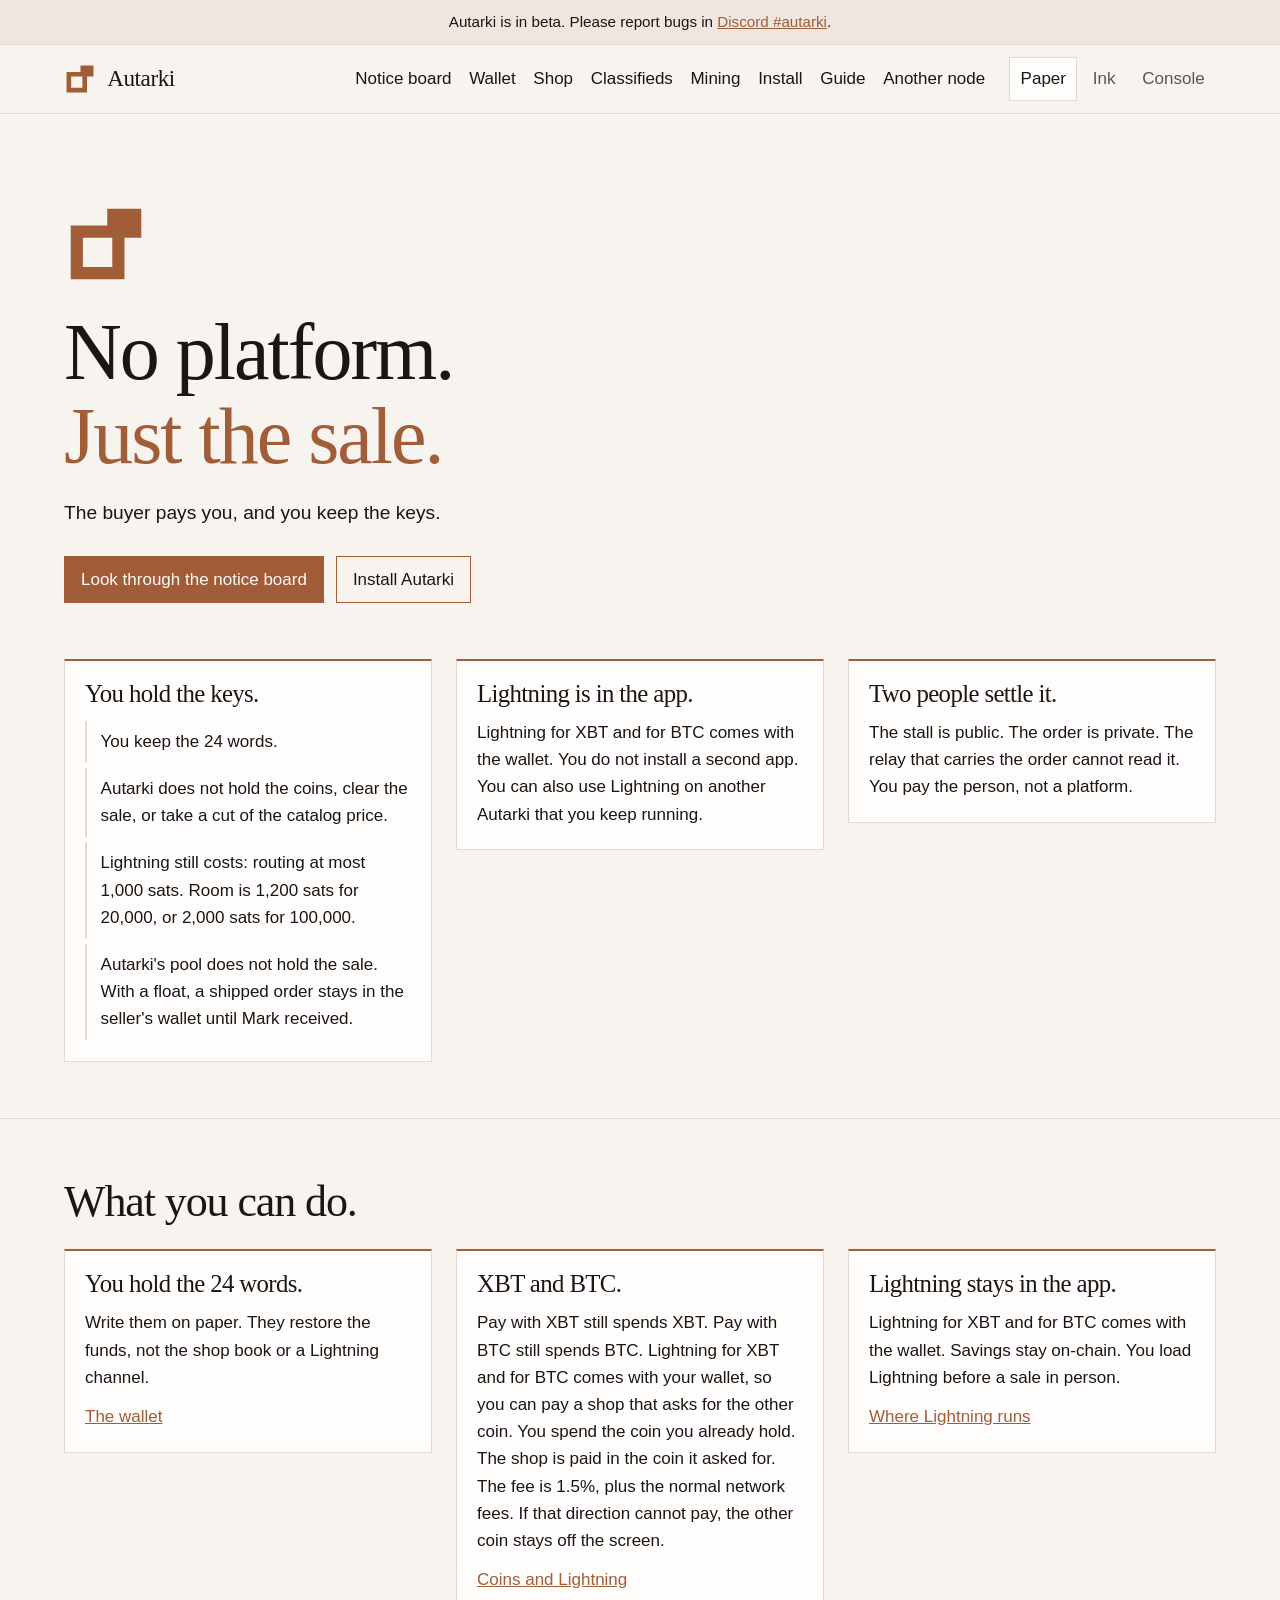
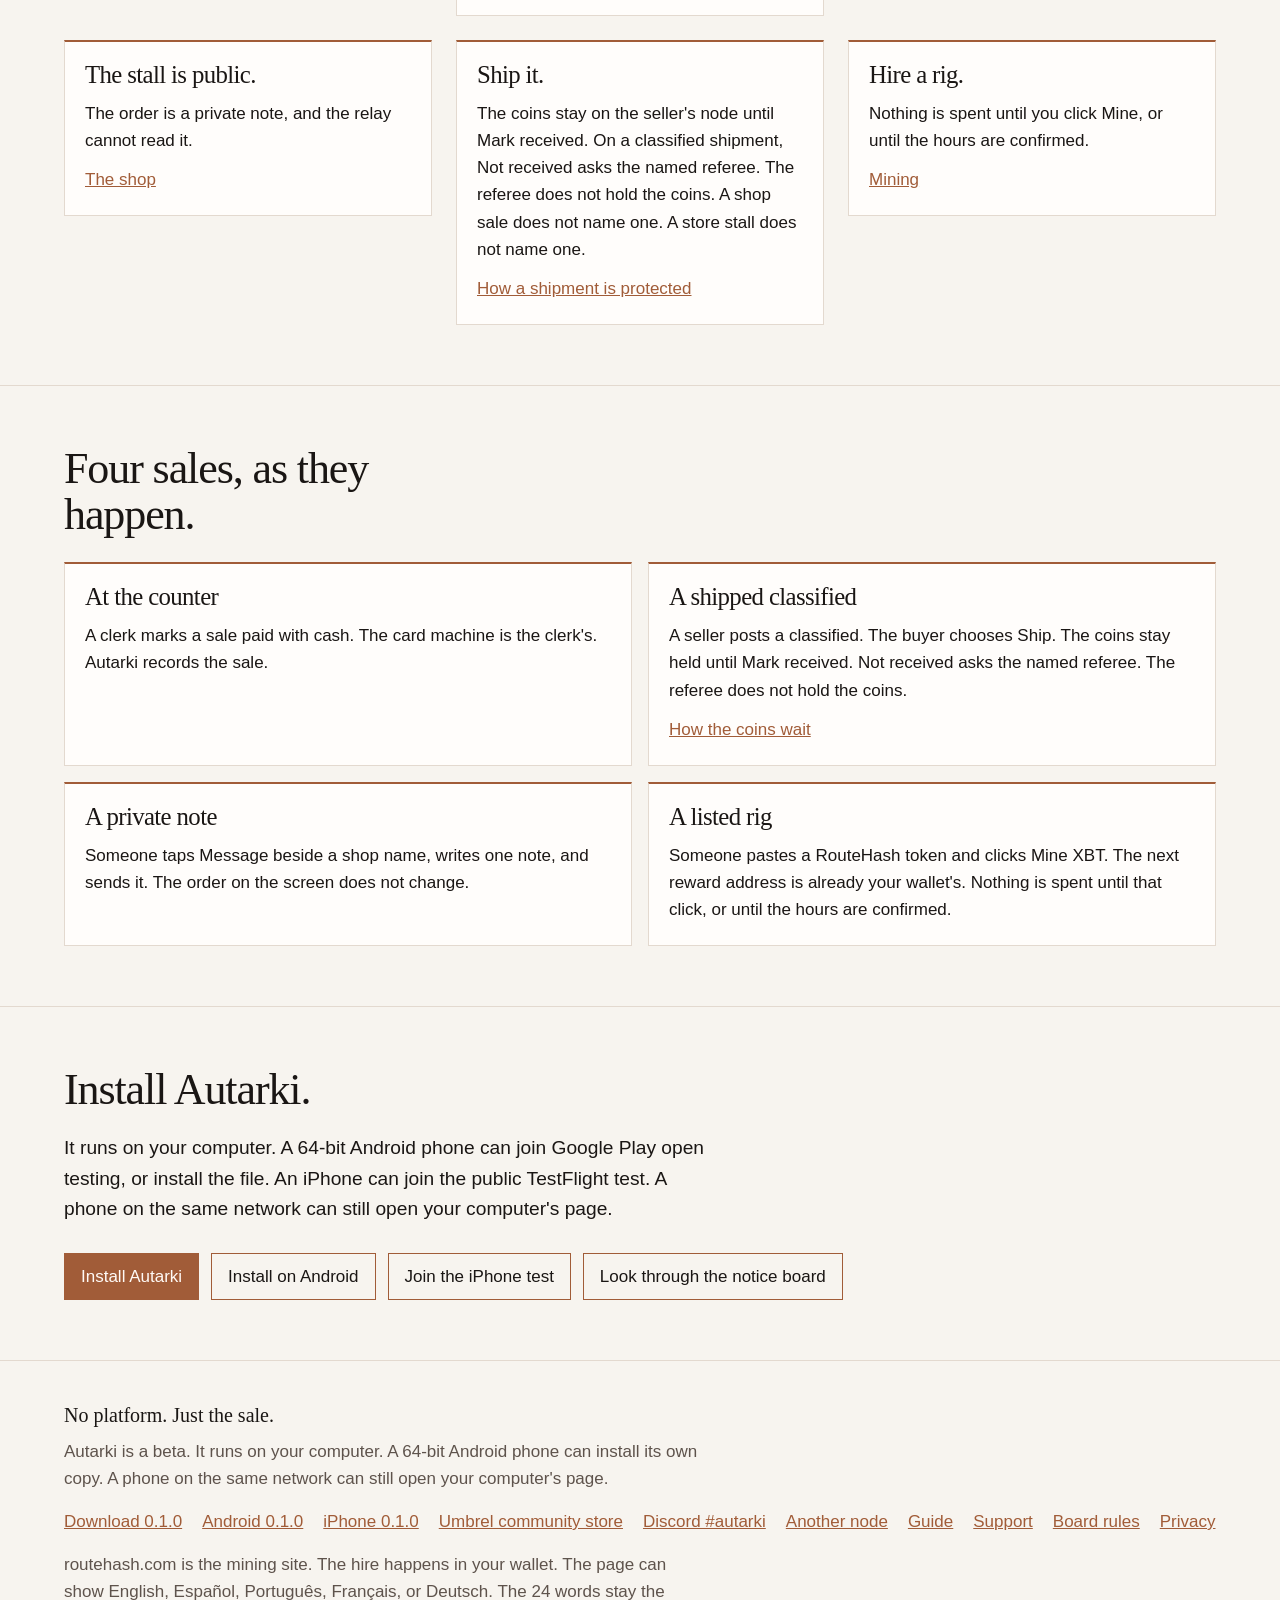
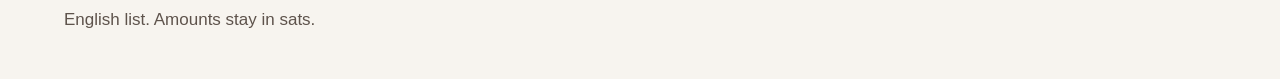
==== site/index.html @ 1c6c0aeb "Say a shop sale does not name a referee." ====
<!DOCTYPE html>
<html lang="en" data-theme="paper">
<head>
  <meta charset="utf-8">
  <meta name="viewport" content="width=device-width, initial-scale=1">
  <script>
    try {
      var t = localStorage.getItem("autarki-theme");
      if (t === "ink" || t === "console" || t === "paper") {
        document.documentElement.setAttribute("data-theme", t);
      }
    } catch (e) {}
  </script>
  <title>Autarki. No platform. Just the sale.</title>
  <meta name="description" content="The buyer pays you, and you keep the keys. Autarki is the wallet and the shop.">
  <link rel="canonical" href="https://autarki.app/">
  <meta name="robots" content="index, follow, max-image-preview:large">
  <meta property="og:site_name" content="Autarki">
  <meta property="og:type" content="website">
  <meta property="og:title" content="Autarki. No platform. Just the sale.">
  <meta property="og:description" content="The buyer pays you, and you keep the keys. Autarki is the wallet and the shop.">
  <meta property="og:url" content="https://autarki.app/">
  <meta property="og:image" content="https://autarki.app/assets/og.png">
  <meta property="og:image:type" content="image/png">
  <meta property="og:image:width" content="1200">
  <meta property="og:image:height" content="630">
  <meta property="og:image:alt" content="Autarki. No platform. Just the sale.">
  <meta name="twitter:card" content="summary_large_image">
  <meta name="twitter:title" content="Autarki. No platform. Just the sale.">
  <meta name="twitter:description" content="The buyer pays you, and you keep the keys. Autarki is the wallet and the shop.">
  <meta name="twitter:image" content="https://autarki.app/assets/og.png">
  <meta name="twitter:image:alt" content="Autarki. No platform. Just the sale.">
  <link rel="alternate" type="text/markdown" href="https://autarki.app/index.md" title="Home">
  <link rel="describedby" href="https://autarki.app/llms.txt" type="text/plain">
  <meta name="theme-color" content="#f7f4ef">
  <link rel="icon" href="favicon.svg" type="image/svg+xml">
  <link rel="stylesheet" href="css/site.css">
  <script type="application/ld+json">
  {
    "@context": "https://schema.org",
    "@graph": [
      {
        "@type": "WebSite",
        "@id": "https://autarki.app/#website",
        "name": "Autarki",
        "url": "https://autarki.app/",
        "description": "The buyer pays you, and you keep the keys. Autarki is the wallet and the shop.",
        "inLanguage": "en",
        "publisher": {
          "@id": "https://autarki.app/#software"
        }
      },
      {
        "@type": "SoftwareApplication",
        "@id": "https://autarki.app/#software",
        "name": "Autarki",
        "url": "https://autarki.app/",
        "description": "The buyer pays you, and you keep the keys. Autarki is the wallet and the shop. It runs on your computer. A 64-bit Android phone can install its own copy. A phone on the same network can still open your computer's page.",
        "applicationCategory": "FinanceApplication",
        "operatingSystem": "StartOS, Umbrel, Ubuntu, Android",
        "softwareVersion": "0.1.0",
        "downloadUrl": "https://github.com/RouteHash-com/autarki/releases/tag/0.1.0",
        "image": "https://autarki.app/assets/og.png",
        "sameAs": [
          "https://github.com/RouteHash-com/autarki",
          "https://discord.gg/VBxvzQXvt"
        ]
      },
      {
        "@type": "WebPage",
        "@id": "https://autarki.app/#webpage",
        "url": "https://autarki.app/",
        "name": "Autarki. No platform. Just the sale.",
        "description": "The buyer pays you, and you keep the keys. Autarki is the wallet and the shop.",
        "isPartOf": {
          "@id": "https://autarki.app/#website"
        },
        "about": {
          "@id": "https://autarki.app/#software"
        },
        "inLanguage": "en",
        "primaryImageOfPage": {
          "@type": "ImageObject",
          "url": "https://autarki.app/assets/og.png",
          "width": 1200,
          "height": 630
        }
      }
    ]
  }
  </script>
</head>
<body>
  <a class="skip" href="#main">Skip to content</a>
  <div class="beta-banner">
    <p class="wrap">Autarki is in beta. Please report bugs in <a href="https://discord.gg/VBxvzQXvt">Discord #autarki</a>.</p>
  </div>
  <header class="site-header">
    <div class="wrap header-bar">
      <a class="brand" href="/">
        <svg class="mark" viewBox="-80 -80 1000 1000" aria-hidden="true">
          <path fill="currentColor" fill-rule="evenodd" d="M435 0H840V345H640V840H0V200H435Z M145 345H495V695H145Z"/>
        </svg>
        <span class="brand-name">Autarki</span>
      </a>
      <nav class="site-nav" aria-label="Primary">
        <ul>
          <li><a href="/notice-board">Notice board</a></li>
          <li><a href="/wallet">Wallet</a></li>
          <li><a href="/shop">Shop</a></li>
          <li><a href="/classifieds">Classifieds</a></li>
          <li><a href="/mining">Mining</a></li>
          <li><a href="/install">Install</a></li>
          <li><a href="/guide">Guide</a></li>
          <li><a href="/channel">Another node</a></li>
        </ul>
      </nav>
      <div class="themes" role="group" aria-label="Contrast">
        <button type="button" data-theme-choice="paper" aria-pressed="true">Paper</button>
        <button type="button" data-theme-choice="ink" aria-pressed="false">Ink</button>
        <button type="button" data-theme-choice="console" aria-pressed="false">Console</button>
      </div>
    </div>
  </header>

  <main id="main">
    <section class="hero">
      <div class="wrap">
        <div class="hero-lockup">
          <svg class="mark" viewBox="-80 -80 1000 1000" aria-hidden="true">
            <path fill="currentColor" fill-rule="evenodd" d="M435 0H840V345H640V840H0V200H435Z M145 345H495V695H145Z"/>
          </svg>
        </div>
        <h1>No platform.<span class="line">Just the sale.</span></h1>
        <p class="lede">The buyer pays you, and you keep the keys.</p>
        <div class="actions">
          <a class="button" href="/notice-board">Look through the notice board</a>
          <a class="button button-ghost" href="/install">Install Autarki</a>
        </div>
      </div>
    </section>

    <section class="wrap benefits" aria-label="Three benefits">
      <article>
        <h2>You hold the keys.</h2>
        <ul class="brief">
          <li>You keep the 24 words.</li>
          <li>Autarki does not hold the coins, clear the sale, or take a cut of the catalog price.</li>
          <li>Lightning still costs: routing at most 1,000 sats. Room is 1,200 sats for 20,000, or 2,000 sats for 100,000.</li>
          <li>Autarki's pool does not hold the sale. With a float, a shipped order stays in the seller's wallet until Mark received.</li>
        </ul>
      </article>
      <article>
        <h2>Lightning is in the app.</h2>
        <p>Lightning for XBT and for BTC comes with the wallet. You do not install a second app. You can also use Lightning on another Autarki that you keep running.</p>
      </article>
      <article>
        <h2>Two people settle it.</h2>
        <p>The stall is public. The order is private. The relay that carries the order cannot read it. You pay the person, not a platform.</p>
      </article>
    </section>

    <section class="band">
      <div class="wrap">
        <h2>What you can do.</h2>
        <div class="benefits">
          <article>
            <h3>You hold the 24 words.</h3>
            <p>Write them on paper. They restore the funds, not the shop book or a Lightning channel.</p>
            <p class="more"><a href="/wallet">The wallet</a></p>
          </article>
          <article>
            <h3>XBT and BTC.</h3>
            <p>Pay with XBT still spends XBT. Pay with BTC still spends BTC. Lightning for XBT and for BTC comes with your wallet, so you can pay a shop that asks for the other coin. You spend the coin you already hold. The shop is paid in the coin it asked for. The fee is 1.5%, plus the normal network fees. If that direction cannot pay, the other coin stays off the screen.</p>
            <p class="more"><a href="/wallet#other-coin">Coins and Lightning</a></p>
          </article>
          <article>
            <h3>Lightning stays in the app.</h3>
            <p>Lightning for XBT and for BTC comes with the wallet. Savings stay on-chain. You load Lightning before a sale in person.</p>
            <p class="more"><a href="/wallet#lightning">Where Lightning runs</a></p>
          </article>
          <article>
            <h3>The stall is public.</h3>
            <p>The order is a private note, and the relay cannot read it.</p>
            <p class="more"><a href="/shop">The shop</a></p>
          </article>
          <article>
            <h3>Ship it.</h3>
            <p>The coins stay on the seller's node until Mark received. On a classified shipment, Not received asks the named referee. The referee does not hold the coins. A shop sale does not name one. A store stall does not name one.</p>
            <p class="more"><a href="/classifieds#protection">How a shipment is protected</a></p>
          </article>
          <article>
            <h3>Hire a rig.</h3>
            <p>Nothing is spent until you click Mine, or until the hours are confirmed.</p>
            <p class="more"><a href="/mining">Mining</a></p>
          </article>
        </div>
      </div>
    </section>

    <section class="band">
      <div class="wrap">
        <h2>Four sales, as they happen.</h2>
        <div class="examples">
          <article class="example">
            <h3>At the counter</h3>
            <p>A clerk marks a sale paid with cash. The card machine is the clerk's. Autarki records the sale.</p>
          </article>
          <article class="example">
            <h3>A shipped classified</h3>
            <p>A seller posts a classified. The buyer chooses Ship. The coins stay held until Mark received. Not received asks the named referee. The referee does not hold the coins.</p>
            <p class="more"><a href="/classifieds#protection">How the coins wait</a></p>
          </article>
          <article class="example">
            <h3>A private note</h3>
            <p>Someone taps Message beside a shop name, writes one note, and sends it. The order on the screen does not change.</p>
          </article>
          <article class="example">
            <h3>A listed rig</h3>
            <p>Someone pastes a RouteHash token and clicks Mine XBT. The next reward address is already your wallet's. Nothing is spent until that click, or until the hours are confirmed.</p>
          </article>
        </div>
      </div>
    </section>

    <section class="band">
      <div class="wrap">
        <h2>Install Autarki.</h2>
        <p class="lede">It runs on your computer. A 64-bit Android phone can join Google Play open testing, or install the file. An iPhone can join the public TestFlight test. A phone on the same network can still open your computer's page.</p>
        <div class="actions">
          <a class="button" href="/install">Install Autarki</a>
          <a class="button button-ghost" href="/install#android">Install on Android</a>
          <a class="button button-ghost" href="/install#iphone">Join the iPhone test</a>
          <a class="button button-ghost" href="/notice-board">Look through the notice board</a>
        </div>
      </div>
    </section>
  </main>

  <footer class="site-footer">
    <div class="wrap">
      <p class="footer-slogan">No platform. Just the sale.</p>
      <p>Autarki is a beta. It runs on your computer. A 64-bit Android phone can install its own copy. A phone on the same network can still open your computer's page.</p>
      <ul class="footer-links">
        <li><a href="https://github.com/RouteHash-com/autarki/releases/tag/0.1.0">Download 0.1.0</a></li>
        <li><a href="/install#android">Android 0.1.0</a></li>
        <li><a href="/install#iphone">iPhone 0.1.0</a></li>
        <li><a href="https://github.com/RouteHash-com/umbrel-store">Umbrel community store</a></li>
        <li><a href="https://discord.gg/VBxvzQXvt">Discord #autarki</a></li>
        <li><a href="/channel">Another node</a></li>
        <li><a href="/guide">Guide</a></li>
        <li><a href="/support">Support</a></li>
        <li><a href="/board">Board rules</a></li>
        <li><a href="/privacy">Privacy</a></li>
      </ul>
      <p>routehash.com is the mining site. The hire happens in your wallet. The page can show English, Español, Português, Français, or Deutsch. The 24 words stay the English list. Amounts stay in sats.</p>
    </div>
  </footer>
  <script src="js/site.js"></script>
</body>
</html>
---- site/css/site.css ----
:root {
  color-scheme: light;
  --bg: #f7f4ef;
  --bg-raised: #fffdfb;
  --ink: #1a1614;
  --muted: #5e534c;
  --line: #e3d9cf;
  --accent: #a15c38;
  --on-accent: #fffaf6;
  --serif: "Iowan Old Style", "Palatino Linotype", Palatino, Georgia, serif;
  --sans: "Segoe UI", "Helvetica Neue", Helvetica, Arial, sans-serif;
  --measure: 40rem;
  --wrap: 72rem;
  --pad: clamp(1.25rem, 4vw, 2rem);
}

html[data-theme="ink"] {
  color-scheme: dark;
  --bg: #141210;
  --bg-raised: #1c1916;
  --ink: #f4efe8;
  --muted: #cbbbae;
  --line: #3a332c;
  --accent: #e0a080;
  --on-accent: #141210;
}

html[data-theme="console"] {
  color-scheme: dark;
  --bg: #0b0d0b;
  --bg-raised: #121612;
  --ink: #d9ffe6;
  --muted: #8dffb4;
  --line: #1d3d28;
  --accent: #3dff6e;
  --on-accent: #07140c;
}

*,
*::before,
*::after {
  box-sizing: border-box;
}

html {
  background: var(--bg);
}

body {
  margin: 0;
  background: var(--bg);
  color: var(--ink);
  font-family: var(--sans);
  font-size: 1.0625rem;
  line-height: 1.6;
}

img,
svg {
  display: block;
  max-width: 100%;
}

a {
  color: inherit;
}

a:hover {
  color: var(--accent);
}

:focus-visible {
  outline: 2px solid var(--accent);
  outline-offset: 3px;
}

.skip {
  position: absolute;
  left: var(--pad);
  top: 0.5rem;
  transform: translateY(-150%);
  background: var(--accent);
  color: var(--on-accent);
  padding: 0.5rem 0.75rem;
  z-index: 2;
}

.skip:focus {
  transform: none;
}

.wrap {
  width: min(var(--wrap), calc(100% - (var(--pad) * 2)));
  margin-inline: auto;
}

.site-header {
  border-bottom: 1px solid var(--line);
  background: var(--bg);
  position: sticky;
  top: 0;
  z-index: 1;
}

.header-bar {
  display: flex;
  flex-wrap: wrap;
  align-items: center;
  gap: 0.75rem 1.5rem;
  min-height: 4.25rem;
  padding-block: 0.75rem;
}

.brand {
  display: inline-flex;
  align-items: center;
  gap: 0.7rem;
  text-decoration: none;
  margin-right: auto;
  color: var(--ink);
}

.brand:hover {
  color: var(--ink);
}

.mark {
  width: 2rem;
  height: 2rem;
  color: var(--accent);
  flex: none;
}

.brand-name {
  font-family: var(--serif);
  font-size: 1.45rem;
  letter-spacing: -0.02em;
  line-height: 1;
}

html[data-theme="console"] .brand-name {
  color: var(--accent);
}

.site-nav ul,
.themes {
  display: flex;
  flex-wrap: wrap;
  align-items: center;
  gap: 0.35rem 1.1rem;
  list-style: none;
  margin: 0;
  padding: 0;
}

.site-nav a {
  display: inline-flex;
  align-items: center;
  min-height: 2.25rem;
  text-decoration: none;
  color: var(--ink);
}

.site-nav a:hover,
.site-nav a[aria-current="page"] {
  color: var(--accent);
}

.site-nav a[aria-current="page"] {
  text-decoration: underline;
  text-underline-offset: 0.3em;
}

.themes {
  gap: 0.25rem;
}

.themes button {
  font: inherit;
  color: var(--muted);
  background: transparent;
  border: 1px solid transparent;
  min-height: 2.75rem;
  padding: 0.35rem 0.65rem;
  cursor: pointer;
}

.themes button[aria-pressed="true"] {
  color: var(--ink);
  border-color: var(--line);
  background: var(--bg-raised);
}

.themes button:hover {
  color: var(--accent);
}

.hero {
  padding-block: clamp(2.5rem, 7vw, 5.5rem) clamp(2rem, 5vw, 3.5rem);
}

.hero-lockup {
  display: flex;
  align-items: flex-end;
  gap: 1.25rem;
  margin-bottom: 1.5rem;
}

.hero .mark {
  width: clamp(3.5rem, 8vw, 5.25rem);
  height: clamp(3.5rem, 8vw, 5.25rem);
}

h1,
h2,
h3 {
  font-family: var(--serif);
  font-weight: 500;
  letter-spacing: -0.025em;
  line-height: 1.05;
  margin: 0;
}

h1 {
  font-size: clamp(2.35rem, 7vw, 5rem);
  max-width: 18ch;
}

.hero h1 {
  max-width: none;
}

h1 .line {
  display: block;
  color: var(--accent);
}

.lede,
.section-intro {
  font-size: 1.2rem;
  max-width: var(--measure);
  margin: 1.25rem 0 0;
}

.actions {
  display: flex;
  flex-wrap: wrap;
  gap: 0.75rem;
  margin-top: 1.75rem;
}

.button {
  display: inline-flex;
  align-items: center;
  justify-content: center;
  min-height: 2.75rem;
  padding: 0.55rem 1rem;
  text-decoration: none;
  background: var(--accent);
  color: var(--on-accent);
  border: 1px solid var(--accent);
}

button.button {
  font: inherit;
  cursor: pointer;
}

button.button:disabled {
  cursor: wait;
}

.button:hover {
  color: var(--on-accent);
  filter: brightness(1.08);
}

.prose a.button,
.panel a.button,
.example a.button {
  color: var(--on-accent);
}

.button-ghost {
  background: transparent;
  color: var(--ink);
}

.prose a.button-ghost,
.panel a.button-ghost,
.example a.button-ghost {
  color: var(--ink);
}

.prose a.button-ghost:hover,
.panel a.button-ghost:hover,
.example a.button-ghost:hover {
  color: var(--accent);
}

.button-ghost:hover {
  color: var(--accent);
  filter: none;
}

.beta {
  max-width: var(--measure);
  margin-top: 1.75rem;
  color: var(--muted);
}

.benefits {
  display: grid;
  grid-template-columns: repeat(3, 1fr);
  align-items: start;
  gap: 1.5rem;
  padding-bottom: clamp(2rem, 5vw, 3.5rem);
}

@media (min-width: 801px) {
  .benefits.pair {
    grid-template-columns: repeat(2, 1fr);
  }
}

.band .benefits {
  margin-top: 1.5rem;
  padding-bottom: 0;
}

.benefits article,
.example,
.panel,
.choices article,
.signs article {
  background: var(--bg-raised);
  border: 1px solid var(--line);
  border-top: 2px solid var(--accent);
  padding: 1.25rem 1.25rem 1.35rem;
}

.benefits h2,
.benefits h3,
.example h3,
.panel h2,
.panel h3,
.choices h3,
.signs h3 {
  font-size: 1.55rem;
  margin-bottom: 0.75rem;
}

.benefits p,
.example p,
.panel p,
.prose p,
.choices p,
.signs p,
.path p {
  margin: 0.75rem 0 0;
}

.benefits p:first-of-type,
.panel p:first-of-type {
  margin-top: 0;
}

.band {
  padding-block: clamp(2.25rem, 5vw, 3.75rem);
  border-top: 1px solid var(--line);
}

.band h2 {
  font-size: clamp(2rem, 4vw, 2.75rem);
  max-width: 18ch;
}

.prose {
  max-width: var(--measure);
}

.prose a,
.site-footer a,
.panel a,
.example a {
  color: var(--accent);
  overflow-wrap: anywhere;
}

.more {
  display: flex;
  flex-wrap: wrap;
  gap: 0.35rem 1.25rem;
  margin-top: 1rem;
}

.more a {
  color: var(--accent);
}

.page-nav {
  display: flex;
  flex-wrap: wrap;
  gap: 0.45rem 1.25rem;
  margin-top: 1.5rem;
}

.page-nav a {
  color: var(--accent);
  text-decoration: none;
}

.page-nav a:hover {
  text-decoration: underline;
  text-underline-offset: 0.2em;
}

.beta-banner {
  border-bottom: 1px solid var(--line);
  background: color-mix(in srgb, var(--accent) 9%, var(--bg));
  color: var(--ink);
  font-size: 0.95rem;
}

.beta-banner p {
  margin-block: 0;
  padding-block: 0.6rem;
  text-align: center;
}

.beta-banner a {
  color: var(--accent);
  white-space: nowrap;
}

.path {
  list-style: none;
  max-width: 44rem;
  margin: 2rem 0 0;
  padding: 0;
  counter-reset: path;
}

.path > li {
  position: relative;
  padding: 0 0 1.85rem 3.6rem;
}

.path > li:last-child {
  padding-bottom: 0;
}

.path > li::before {
  counter-increment: path;
  content: counter(path);
  position: absolute;
  left: 0;
  top: 0;
  width: 2.45rem;
  height: 2.45rem;
  display: grid;
  place-items: center;
  border: 1px solid var(--accent);
  color: var(--accent);
  background: var(--bg);
  font-family: var(--serif);
  font-size: 1.05rem;
  line-height: 1;
}

.path > li::after {
  content: "";
  position: absolute;
  left: 1.2rem;
  top: 2.65rem;
  bottom: 0.2rem;
  width: 1px;
  background: var(--line);
}

.path > li:last-child::after {
  display: none;
}

.path h3 {
  font-size: 1.45rem;
  margin: 0.35rem 0 0;
}

.limits,
.choices,
.signs {
  margin-top: 2rem;
}

.choices,
.signs {
  display: grid;
  grid-template-columns: 1fr 1fr;
  align-items: start;
  gap: 1rem;
}

.signs .kicker,
.choices .kicker {
  margin-bottom: 0.45rem;
}

.pull {
  max-width: 38rem;
  margin: 2rem 0 0;
  padding: 0.15rem 0 0.15rem 1.15rem;
  border-left: 2px solid var(--accent);
}

.brief {
  list-style: none;
  margin: 0.85rem 0 0;
  padding: 0;
  max-width: var(--measure);
}

.choices .brief,
.signs .brief,
.benefits .brief,
.limits .brief,
.path .brief {
  max-width: none;
}

.brief li {
  margin: 0;
  padding: 0.45rem 0 0.45rem 0.85rem;
  border-left: 2px solid var(--line);
}

.brief li + li {
  margin-top: 0.35rem;
}

.flow {
  margin: 1.6rem 0 0;
}

.flow ol {
  list-style: none;
  display: grid;
  grid-template-columns: 1fr auto 1fr auto 1fr;
  gap: 0.45rem;
  align-items: stretch;
  margin: 0;
  padding: 0;
}

.flow-4 ol {
  grid-template-columns: 1fr auto 1fr auto 1fr auto 1fr;
}

.flow li {
  min-width: 0;
  background: var(--bg-raised);
  border: 1px solid var(--line);
  border-top: 2px solid var(--accent);
  padding: 0.8rem 0.85rem 0.95rem;
}

.flow li.flow-arrow {
  border: 0;
  background: none;
  padding: 0;
  display: grid;
  place-items: center;
  color: var(--accent);
}

.flow-arrow svg {
  width: 1.35rem;
  height: 1.35rem;
}

.flow span {
  display: block;
  margin-bottom: 0.3rem;
  color: var(--accent);
  font-size: 0.75rem;
  letter-spacing: 0.06em;
  text-transform: uppercase;
}

.flow strong {
  display: block;
  font-family: var(--serif);
  font-weight: 500;
  font-size: 1.2rem;
  letter-spacing: -0.02em;
  line-height: 1.15;
}

.flow em {
  display: block;
  margin-top: 0.35rem;
  color: var(--muted);
  font-style: normal;
  font-size: 0.95rem;
}

.flow figcaption,
.flow-side {
  max-width: 40rem;
  margin: 0.75rem 0 0;
  color: var(--muted);
}

.coin-paths {
  display: grid;
  gap: 1rem;
  margin: 1.6rem 0 0;
}

.coin-path {
  display: grid;
  grid-template-columns: minmax(0, 1fr) auto minmax(0, 1fr);
  gap: 0.85rem;
  align-items: stretch;
}

.coin-end {
  min-width: 0;
  background: var(--bg-raised);
  border: 1px solid var(--line);
  border-top: 2px solid var(--accent);
  padding: 1rem 1.05rem 1.15rem;
}

.coin-end span,
.coin-arrow span {
  display: block;
  color: var(--accent);
  font-size: 0.75rem;
  letter-spacing: 0.06em;
  text-transform: uppercase;
}

.coin-end strong {
  display: block;
  margin-top: 0.35rem;
  font-family: var(--serif);
  font-weight: 500;
  font-size: clamp(1.35rem, 2.4vw, 1.7rem);
  letter-spacing: -0.02em;
  line-height: 1.15;
}

.coin-end em,
.coin-arrow em {
  display: block;
  margin-top: 0.4rem;
  color: var(--muted);
  font-style: normal;
  font-size: 0.95rem;
  line-height: 1.35;
}

.coin-arrow {
  display: grid;
  align-content: center;
  justify-items: center;
  gap: 0.35rem;
  width: 8.5rem;
  color: var(--accent);
  text-align: center;
}

.coin-arrow svg {
  width: 4rem;
  height: 1rem;
}

.coin-arrow .arrow-v {
  display: none;
  width: 1rem;
  height: 2.25rem;
}

.coin-arrow em {
  margin-top: 0;
}

.coin-paths figcaption {
  max-width: 42rem;
  margin: 0.15rem 0 0;
  color: var(--muted);
}

.pull p {
  margin: 0;
  font-family: var(--serif);
  font-size: clamp(1.35rem, 2.4vw, 1.7rem);
  line-height: 1.28;
  letter-spacing: -0.02em;
}

.subhead {
  max-width: 22ch;
  margin-top: 2.75rem;
  font-size: clamp(1.7rem, 3vw, 2.15rem);
}

#protection,
#dispute,
#signs,
#lightning,
#lsp,
#android,
#iphone,
#post,
#publish,
#stores,
#classifieds,
#other-coin,
#words,
#chains,
#balance,
#node,
#stay,
#outside,
#price,
#paste {
  scroll-margin-top: 5.5rem;
}

.examples {
  display: grid;
  grid-template-columns: 1fr 1fr;
  gap: 1rem;
  margin-top: 1.5rem;
}

.kicker {
  margin: 0 0 0.75rem;
  color: var(--accent);
  font-size: 0.82rem;
  letter-spacing: 0.06em;
  text-transform: uppercase;
}

.page-hero {
  padding-block: clamp(2rem, 5vw, 3.5rem) 0.5rem;
}

.page-hero h1 {
  max-width: 22ch;
  font-size: clamp(2.3rem, 6vw, 3.75rem);
}

.stack {
  display: grid;
  gap: 1rem;
}

.table-wrap {
  overflow-x: auto;
  margin-top: 1rem;
  border: 1px solid var(--line);
}

table {
  width: 100%;
  border-collapse: collapse;
  background: var(--bg-raised);
  min-width: 36rem;
}

th,
td {
  text-align: left;
  vertical-align: top;
  padding: 0.8rem 0.9rem;
  border-bottom: 1px solid var(--line);
}

th {
  font-weight: 600;
}

tr:last-child td {
  border-bottom: 0;
}

ol.steps,
.plain-list {
  margin: 1rem 0 0;
  padding-left: 1.2rem;
}

ol.steps li + li,
.plain-list li + li {
  margin-top: 0.45rem;
}

code {
  font-family: ui-monospace, "Cascadia Mono", "Segoe UI Mono", Consolas, monospace;
  font-size: 0.92em;
}

.site-footer {
  border-top: 1px solid var(--line);
  padding-block: 2rem 2.5rem;
  color: var(--muted);
}

.site-footer p {
  margin: 0.4rem 0;
  max-width: var(--measure);
}

.footer-links {
  display: flex;
  flex-wrap: wrap;
  gap: 0.4rem 1.25rem;
  list-style: none;
  margin: 1rem 0;
  padding: 0;
}

.footer-slogan {
  font-family: var(--serif);
  color: var(--ink);
  font-size: 1.25rem;
}

@media (max-width: 800px) {
  .site-header {
    position: static;
  }

  .benefits,
  .examples,
  .choices,
  .signs,
  .flow ol,
  .flow-4 ol {
    grid-template-columns: 1fr;
  }

  .flow li.flow-arrow {
    height: 1.5rem;
  }

  .flow-arrow svg {
    transform: rotate(90deg);
  }

  .coin-path {
    grid-template-columns: 1fr;
  }

  .coin-arrow {
    width: auto;
    padding-block: 0.15rem;
  }

  .coin-arrow .arrow-h {
    display: none;
  }

  .coin-arrow .arrow-v {
    display: block;
  }

  .hero-lockup {
    align-items: flex-start;
  }

  .hero {
    padding-block: 3rem 2.5rem;
  }

  .prose p {
    margin-top: 1.15rem;
  }

  .band {
    padding-block: 3.25rem;
  }

  .benefits,
  .examples,
  .choices,
  .signs {
    gap: 1.75rem;
  }

  .benefits {
    padding-bottom: 3rem;
  }

  .page-hero {
    padding-bottom: 1.75rem;
  }

  #protection,
  #dispute,
  #signs,
  #lightning,
  #post,
  #publish,
  #stores,
  #classifieds,
  #words,
  #chains,
  #balance,
  #node,
  #stay,
  #outside,
  #price,
  #paste {
    scroll-margin-top: 1rem;
  }
}

@media (max-width: 420px) {
  h1 {
    max-width: none;
  }
}

.board-status {
  max-width: var(--measure);
  margin: 1.25rem 0 0;
}

.request-form {
  margin-top: 1.25rem;
}

.post-field {
  margin-top: 1rem;
  max-width: 40rem;
}

.post-field input[type="text"],
.post-field textarea,
.post-field select {
  display: block;
  width: 100%;
  min-width: 0;
  min-height: 2.75rem;
  padding: 0.55rem 0.75rem;
  font: inherit;
  color: var(--ink);
  background: var(--bg-raised);
  border: 1px solid var(--line);
}

.post-field textarea {
  min-height: 9rem;
  resize: vertical;
}

#classified-body {
  min-height: 14rem;
}

#classified-images {
  min-height: 7rem;
}

.place-head {
  display: flex;
  flex-wrap: wrap;
  gap: 0.5rem 1rem;
  align-items: center;
  justify-content: space-between;
  max-width: 40rem;
}

.request-form .place-head label {
  margin-bottom: 0;
}

.place-status {
  min-height: 1.4em;
  margin: 0.35rem 0;
  color: var(--muted);
}

.field-note,
.field-notes {
  max-width: 40rem;
  color: var(--muted);
}

.field-note {
  margin: 0.35rem 0 0;
}

.field-notes {
  margin: 0.35rem 0 1rem;
}

.field-notes p {
  margin: 0.2rem 0 0;
}

.field-notes p:first-child {
  margin-top: 0;
}

.request-form label {
  display: block;
  margin-bottom: 0.4rem;
}

.request-line {
  display: flex;
  flex-wrap: wrap;
  gap: 0.75rem;
  align-items: center;
  max-width: 40rem;
}

.request-line input[type="email"],
.request-line input[type="text"] {
  flex: 1 1 16rem;
  min-width: 0;
  min-height: 2.75rem;
  padding: 0.55rem 0.75rem;
  font: inherit;
  color: var(--ink);
  background: var(--bg-raised);
  border: 1px solid var(--line);
}

.chain-pick {
  display: flex;
  flex-wrap: wrap;
  gap: 0.35rem 1.5rem;
  margin: 0 0 1rem;
  padding: 0;
  border: 0;
}

.chain-pick legend {
  padding: 0;
  margin-bottom: 0.4rem;
  font: inherit;
}

.chain-pick label {
  display: flex;
  gap: 0.45rem;
  align-items: center;
  margin: 0;
}

.request-status {
  min-height: 1.4em;
  margin: 0.75rem 0 0;
}

.request-trap {
  position: absolute;
  width: 1px;
  height: 1px;
  padding: 0;
  margin: -1px;
  overflow: hidden;
  clip: rect(0, 0, 0, 0);
  white-space: nowrap;
  border: 0;
}

.board-search {
  margin-top: 1.5rem;
}

.board-search label {
  display: block;
  margin-bottom: 0.4rem;
}

.search-line {
  display: flex;
  flex-wrap: wrap;
  gap: 0.5rem;
  align-items: center;
  max-width: 40rem;
}

.board-search input[type="search"] {
  flex: 1 1 16rem;
  width: auto;
  min-width: 0;
  max-width: none;
  min-height: 2.75rem;
  padding: 0.55rem 0.75rem;
  font: inherit;
  color: var(--ink);
  background: var(--bg-raised);
  border: 1px solid var(--line);
}

.scan-button,
.scan-panel button,
.scan-panel .scan-photo {
  font: inherit;
  color: var(--ink);
  background: transparent;
  border: 1px solid var(--line);
  min-height: 2.75rem;
  padding: 0.35rem 0.9rem;
  cursor: pointer;
}

.scan-button:hover,
.scan-panel button:hover,
.scan-panel .scan-photo:hover {
  color: var(--accent);
  border-color: var(--accent);
}

.scan-panel {
  max-width: 22rem;
  margin-top: 0.75rem;
}

.scan-panel video {
  display: block;
  width: 100%;
  max-height: 60vh;
  background: #111;
  object-fit: contain;
}

.scan-note {
  color: var(--muted);
  margin: 0.4rem 0;
}

.scan-actions {
  display: flex;
  flex-wrap: wrap;
  gap: 0.5rem;
}

.scan-panel .scan-photo {
  display: inline-flex;
  align-items: center;
  justify-content: center;
  position: relative;
  margin-bottom: 0;
}

.scan-photo input {
  position: absolute;
  width: 1px;
  height: 1px;
  padding: 0;
  margin: -1px;
  overflow: hidden;
  clip: rect(0, 0, 0, 0);
  white-space: nowrap;
  border: 0;
  min-height: 0;
}

.board-section {
  padding-top: clamp(1.75rem, 4vw, 2.75rem);
}

.board-section h2 {
  font-size: clamp(1.8rem, 4vw, 2.4rem);
}

.board-heading {
  display: flex;
  flex-wrap: wrap;
  align-items: center;
  gap: 0.65rem;
}

.section-write {
  display: inline-flex;
  align-items: center;
  justify-content: center;
  width: 2.75rem;
  height: 2.75rem;
  flex: 0 0 auto;
  border: 1px solid var(--line);
  color: var(--accent);
  text-decoration: none;
}

.section-write svg {
  width: 1.15rem;
  height: 1.15rem;
}

.section-write:hover {
  border-color: var(--accent);
  color: var(--accent);
}

.chips {
  display: flex;
  flex-wrap: wrap;
  gap: 0.4rem;
  margin-top: 0.9rem;
}

.chips button {
  font: inherit;
  color: var(--ink);
  background: transparent;
  border: 1px solid var(--line);
  min-height: 2.75rem;
  padding: 0.35rem 0.8rem;
  cursor: pointer;
}

.chips button[aria-pressed="true"] {
  border-color: var(--accent);
  background: var(--bg-raised);
  color: var(--accent);
}

.board-list {
  display: grid;
  gap: 1rem;
  margin-top: 1rem;
}

.board-card,
.product {
  background: var(--bg-raised);
  border: 1px solid var(--line);
  padding: 1.1rem 1.15rem 1.2rem;
}

.board-card summary {
  display: list-item;
  cursor: pointer;
  list-style: none;
}

.board-card summary::marker {
  content: "";
}

.board-card summary::-webkit-details-marker {
  display: none;
}

.card-top {
  display: flex;
  gap: 1rem;
  align-items: flex-start;
}

.card-top > div {
  min-width: 0;
}

@media (max-width: 360px) {
  .card-top:has(.ad-thumb) {
    flex-direction: column;
  }
}

.card-top h3,
.product h3 {
  font-size: 1.55rem;
  margin: 0;
}

.logo,
.product img,
.ad-thumb,
.ad-pictures img {
  background: var(--bg);
  object-fit: cover;
}

.logo {
  width: 4.5rem;
  height: 4.5rem;
  object-fit: contain;
  flex: none;
}

.place-line,
.card-meta,
.quiet {
  color: var(--muted);
  margin: 0.35rem 0 0;
}

.card-body {
  display: block;
  width: 100%;
  min-width: 0;
  clear: both;
}

.facts {
  margin: 0.6rem 0 0;
  text-size-adjust: 100%;
  -moz-text-size-adjust: 100%;
  -webkit-text-size-adjust: 100%;
}

.fact {
  display: flex;
  flex-flow: row nowrap;
  align-items: baseline;
  gap: 0;
  margin: 0.45rem 0 0;
  white-space: nowrap;
}

.fact-label {
  color: var(--muted);
  flex: none;
}

.fact-value {
  min-width: 0;
  white-space: normal;
}

.fact-stack {
  flex-direction: column;
  align-items: flex-start;
  gap: 0.15rem;
  white-space: normal;
}

.fact a {
  color: var(--accent);
}

.products {
  display: grid;
  gap: 0.75rem;
  margin-top: 1rem;
}

.product {
  display: grid;
  grid-template-columns: auto 1fr;
  gap: 0.9rem;
  align-items: start;
}

.product img {
  width: 6.5rem;
  height: 6.5rem;
}

.ad-pictures {
  display: flex;
  flex-wrap: wrap;
  gap: 0.5rem;
  margin-top: 0.9rem;
}

.ad-thumb,
.ad-pictures img {
  width: 7.5rem;
  height: 7.5rem;
  max-width: 100%;
  max-height: 7.5rem;
  flex: none;
}

.price {
  font-family: var(--serif);
  font-size: 1.35rem;
  margin: 0.35rem 0 0;
}

.price-hint {
  color: var(--muted);
  font-family: var(--sans);
  font-size: 0.95rem;
  font-weight: 400;
  white-space: nowrap;
}

.price-note {
  color: var(--muted);
  font-family: var(--sans);
  font-size: 0.95rem;
  line-height: 1.4;
  margin: 0.2rem 0 0;
}

.sold {
  color: var(--accent);
  font-family: var(--serif);
  margin: 0.35rem 0 0;
}

.lightning-mark {
  display: inline-block;
  margin: 0.5rem 0 0;
  padding: 0.08rem 0.4rem 0.12rem;
  border: 1px solid var(--accent);
  color: var(--accent);
  font-family: var(--serif);
  font-size: 0.95rem;
  line-height: 1.35;
}

.order-path {
  margin-top: 1rem;
  padding-top: 0.9rem;
  border-top: 1px solid var(--line);
}

.public-name {
  display: flex;
  flex-wrap: wrap;
  align-items: center;
  gap: 0.5rem 0.75rem;
  margin-top: 0.45rem;
}

.public-name code {
  overflow-wrap: anywhere;
}

.public-name .discord-name {
  white-space: nowrap;
}

.summary,
.ad-body {
  max-width: var(--measure);
  margin: 0.7rem 0 0;
  white-space: pre-wrap;
}

.empty-list {
  color: var(--muted);
  margin: 0.9rem 0 0;
}

@media (max-width: 560px) {
  .product {
    grid-template-columns: 1fr;
  }
}

@media (max-width: 640px) {
  table.sale-fees {
    min-width: 0;
  }

  table.sale-fees thead {
    position: absolute;
    width: 1px;
    height: 1px;
    overflow: hidden;
    clip: rect(0 0 0 0);
  }

  table.sale-fees,
  table.sale-fees tbody,
  table.sale-fees tr,
  table.sale-fees th,
  table.sale-fees td {
    display: block;
    width: auto;
  }

  table.sale-fees tr {
    padding: 0.85rem 0.9rem 0.15rem;
    border-bottom: 1px solid var(--line);
  }

  table.sale-fees tr:last-child {
    border-bottom: 0;
  }

  table.sale-fees th,
  table.sale-fees td {
    padding: 0 0 0.7rem;
    border-bottom: 0;
  }

  table.sale-fees td::before {
    content: attr(data-col);
    display: block;
    margin-bottom: 0.15rem;
    font-weight: 600;
  }
}

@media (prefers-reduced-motion: reduce) {
  * {
    scroll-behavior: auto !important;
  }

  .guide-blade-slot,
  .guide-blade,
  .guide-tab {
    transition: none;
  }
}

.guide-tools {
  padding-top: 1.25rem;
}

.guide-search label {
  display: block;
  margin-bottom: 0.4rem;
  font-weight: 600;
}

.guide-search input[type="search"] {
  display: block;
  width: 100%;
  min-height: 2.75rem;
  padding: 0.55rem 0.75rem;
  font: inherit;
  color: var(--ink);
  background: var(--bg-raised);
  border: 1px solid var(--line);
}

.guide-search input[type="search"]::placeholder {
  color: var(--muted);
}

.guide-search .field-note {
  min-height: 1.4em;
}

.guide-shell {
  display: flex;
  align-items: flex-start;
  padding-bottom: 2.5rem;
}

.guide-blade-slot {
  flex: 0 0 18rem;
  width: 18rem;
  overflow: hidden;
  position: sticky;
  top: 5.5rem;
  align-self: flex-start;
  max-height: calc(100vh - 6.5rem);
  transition: flex-basis 0.24s ease, width 0.24s ease;
}

html[data-guide-blade="closed"] .guide-blade-slot {
  flex-basis: 0;
  width: 0;
}

.guide-blade {
  width: 18rem;
  max-height: calc(100vh - 6.5rem);
  overflow: auto;
  overscroll-behavior: contain;
  padding: 0.25rem 0.9rem 1.5rem 0;
  border-right: 1px solid var(--line);
  transform: translateX(0);
  transition: transform 0.24s ease;
}

html[data-guide-blade="closed"] .guide-blade {
  transform: translateX(-100%);
}

.guide-group {
  margin: 1.1rem 0 0.2rem;
  font-size: 0.78rem;
  letter-spacing: 0.05em;
  text-transform: uppercase;
}

.guide-group a {
  color: var(--muted);
  text-decoration: none;
}

.guide-blade a {
  display: block;
  padding: 0.28rem 0 0.28rem 0.45rem;
  color: var(--ink);
  text-decoration: none;
  line-height: 1.35;
}

.guide-blade a:hover,
.guide-blade a[aria-current="true"] {
  color: var(--accent);
}

.guide-blade a[aria-current="true"] {
  box-shadow: inset 2px 0 0 var(--accent);
  font-weight: 600;
}

.guide-blade .guide-group a {
  padding-left: 0;
  color: var(--muted);
  font-weight: 600;
  box-shadow: none;
}

.guide-blade a[hidden],
.guide-group[hidden],
.procedure[hidden],
.guide .band[hidden] {
  display: none;
}

.guide-tab {
  position: sticky;
  top: 8rem;
  align-self: flex-start;
  flex: 0 0 auto;
  width: 2.15rem;
  min-height: 6.75rem;
  margin-top: 0.75rem;
  padding: 0.7rem 0.1rem;
  font: inherit;
  color: var(--ink);
  background: var(--bg-raised);
  border: 1px solid var(--line);
  border-left: 0;
  cursor: pointer;
  writing-mode: vertical-rl;
}

.guide-tab:hover {
  color: var(--accent);
}

html[data-guide-blade="closed"] .guide-tab {
  border-left: 1px solid var(--line);
}

.guide-shade {
  display: none;
}

.guide-body {
  flex: 1 1 auto;
  min-width: 0;
  padding-left: 1.15rem;
}

.guide .band h2 {
  max-width: 24ch;
}

.guide h3 {
  font-size: clamp(1.45rem, 2.5vw, 1.85rem);
  line-height: 1.15;
  margin: 0 0 0.75rem;
}

.guide .procedure {
  scroll-margin-top: 5.5rem;
}

.guide .procedure + .procedure {
  margin-top: 2.25rem;
  padding-top: 1.5rem;
  border-top: 1px solid var(--line);
}

.guide-role {
  margin: 1.15rem 0 0;
  font-weight: 600;
}

.guide .steps ul {
  margin: 0.35rem 0 0;
}

@media (max-width: 800px) {
  .guide .procedure {
    scroll-margin-top: 1rem;
  }

  .guide-body {
    padding-left: 0.85rem;
  }

  .guide-blade-slot,
  html[data-guide-blade="closed"] .guide-blade-slot {
    position: fixed;
    z-index: 4;
    top: 0;
    bottom: 0;
    left: 0;
    flex: none;
    width: min(19rem, 86vw);
    max-height: none;
    background: var(--bg);
    transition: transform 0.24s ease;
    transform: translateX(0);
  }

  html[data-guide-blade="closed"] .guide-blade-slot {
    transform: translateX(-100%);
  }

  .guide-blade,
  html[data-guide-blade="closed"] .guide-blade {
    width: 100%;
    max-height: 100%;
    padding: 1rem 1rem 2rem;
    background: var(--bg);
    transform: none;
  }

  .guide-tab {
    position: sticky;
    top: 0.75rem;
    left: auto;
    z-index: 2;
    margin-top: 0.75rem;
  }

  html:not([data-guide-blade="closed"]) .guide-tab {
    position: fixed;
    z-index: 5;
    top: 6.5rem;
    left: min(19rem, 86vw);
    margin-top: 0;
  }

  .guide-shade:not([hidden]) {
    display: block;
    position: fixed;
    z-index: 3;
    inset: 0;
    padding: 0;
    border: 0;
    background: color-mix(in srgb, var(--ink) 28%, transparent);
    cursor: pointer;
  }
}

.referee-card h2 {
  font-size: 1.55rem;
  max-width: none;
  margin-bottom: 0.35rem;
}

.referee-actions {
  display: flex;
  flex-wrap: wrap;
  gap: 0.5rem;
  margin-top: 0.75rem;
}
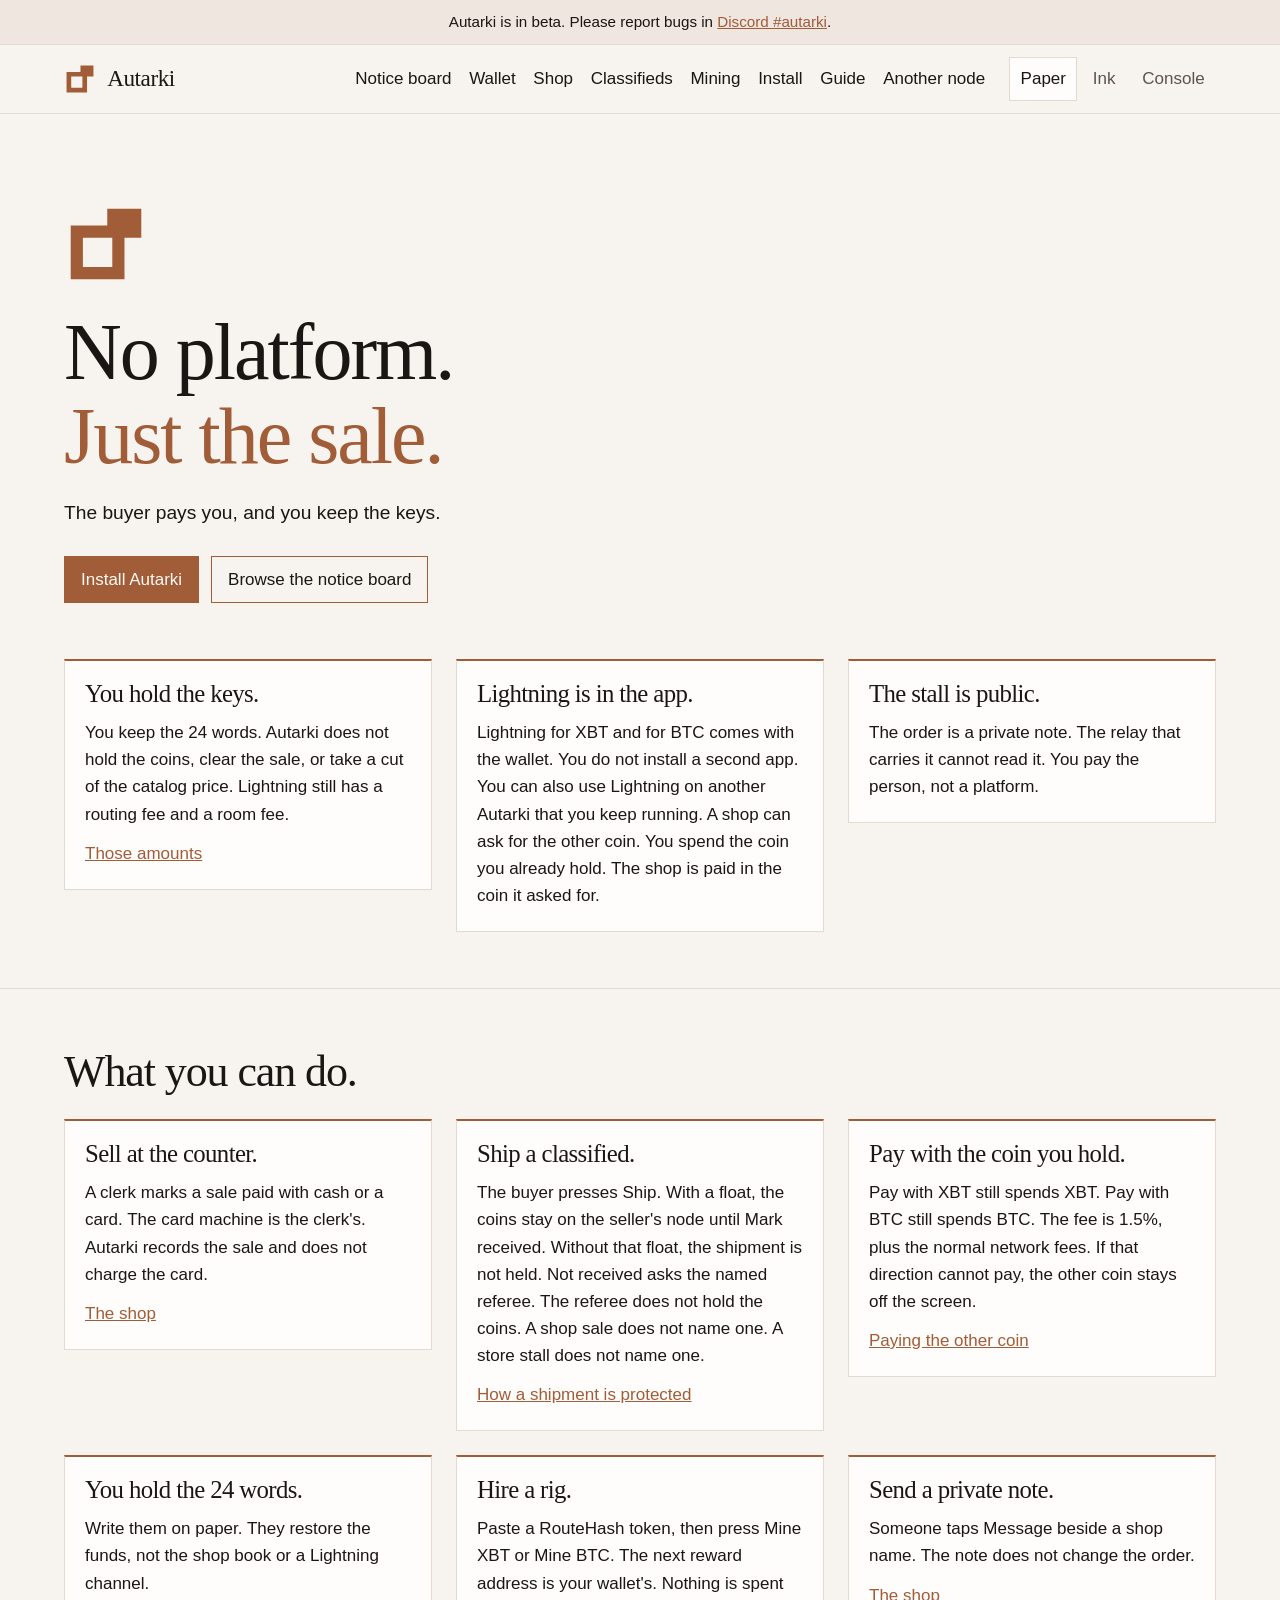
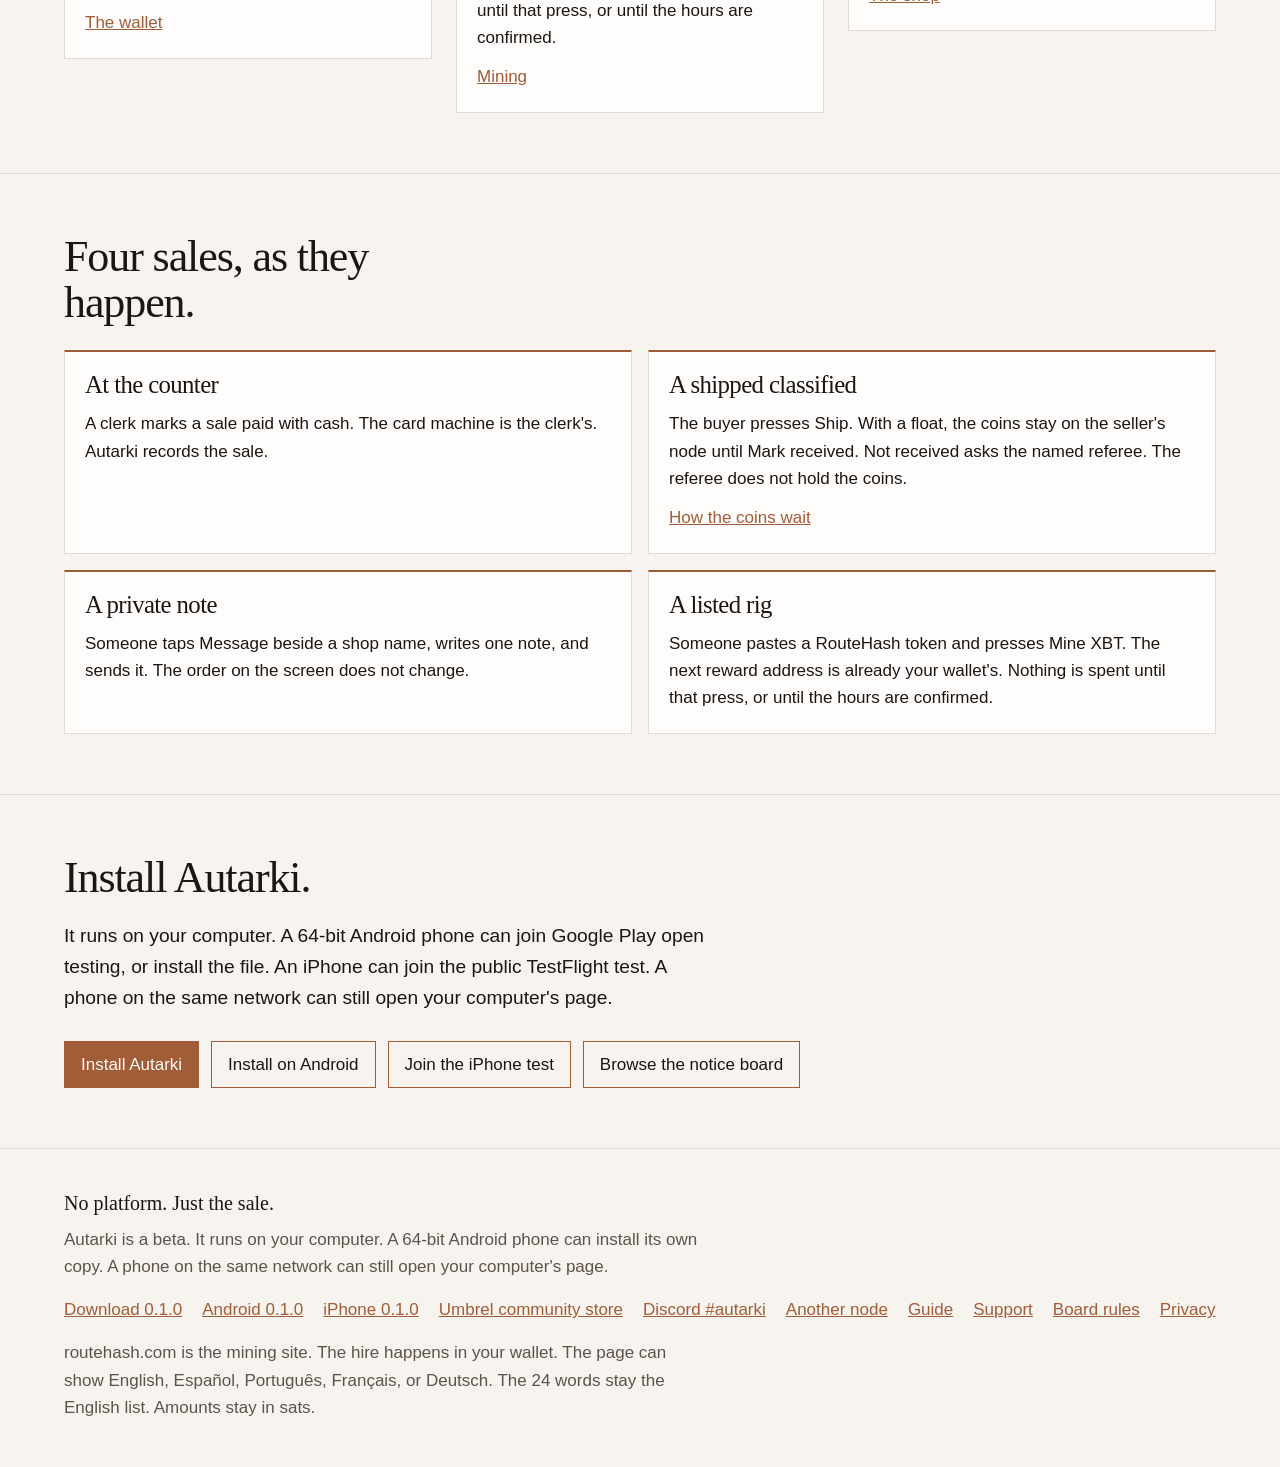
==== commit 04d7ae0b: "Lead the home page with the keys, the stall, and the coin you already hold." ====
--- a/site/index.html
+++ b/site/index.html
@@ -134,8 +134,8 @@
         <h1>No platform.<span class="line">Just the sale.</span></h1>
         <p class="lede">The buyer pays you, and you keep the keys.</p>
         <div class="actions">
-          <a class="button" href="/notice-board">Look through the notice board</a>
-          <a class="button button-ghost" href="/install">Install Autarki</a>
+          <a class="button" href="/install">Install Autarki</a>
+          <a class="button button-ghost" href="/notice-board">Browse the notice board</a>
         </div>
       </div>
     </section>
@@ -143,20 +143,16 @@
     <section class="wrap benefits" aria-label="Three benefits">
       <article>
         <h2>You hold the keys.</h2>
-        <ul class="brief">
-          <li>You keep the 24 words.</li>
-          <li>Autarki does not hold the coins, clear the sale, or take a cut of the catalog price.</li>
-          <li>Lightning still costs: routing at most 1,000 sats. Room is 1,200 sats for 20,000, or 2,000 sats for 100,000.</li>
-          <li>Autarki's pool does not hold the sale. With a float, a shipped order stays in the seller's wallet until Mark received.</li>
-        </ul>
+        <p>You keep the 24 words. Autarki does not hold the coins, clear the sale, or take a cut of the catalog price. Lightning still has a routing fee and a room fee.</p>
+        <p class="more"><a href="/wallet#fee-spot">Those amounts</a></p>
       </article>
       <article>
         <h2>Lightning is in the app.</h2>
-        <p>Lightning for XBT and for BTC comes with the wallet. You do not install a second app. You can also use Lightning on another Autarki that you keep running.</p>
+        <p>Lightning for XBT and for BTC comes with the wallet. You do not install a second app. You can also use Lightning on another Autarki that you keep running. A shop can ask for the other coin. You spend the coin you already hold. The shop is paid in the coin it asked for.</p>
       </article>
       <article>
-        <h2>Two people settle it.</h2>
-        <p>The stall is public. The order is private. The relay that carries the order cannot read it. You pay the person, not a platform.</p>
+        <h2>The stall is public.</h2>
+        <p>The order is a private note. The relay that carries it cannot read it. You pay the person, not a platform.</p>
       </article>
     </section>
 
@@ -165,34 +161,34 @@
         <h2>What you can do.</h2>
         <div class="benefits">
           <article>
+            <h3>Sell at the counter.</h3>
+            <p>A clerk marks a sale paid with cash or a card. The card machine is the clerk's. Autarki records the sale and does not charge the card.</p>
+            <p class="more"><a href="/shop">The shop</a></p>
+          </article>
+          <article>
+            <h3>Ship a classified.</h3>
+            <p>The buyer presses Ship. With a float, the coins stay on the seller's node until Mark received. Without that float, the shipment is not held. Not received asks the named referee. The referee does not hold the coins. A shop sale does not name one. A store stall does not name one.</p>
+            <p class="more"><a href="/classifieds#protection">How a shipment is protected</a></p>
+          </article>
+          <article>
+            <h3>Pay with the coin you hold.</h3>
+            <p>Pay with XBT still spends XBT. Pay with BTC still spends BTC. The fee is 1.5%, plus the normal network fees. If that direction cannot pay, the other coin stays off the screen.</p>
+            <p class="more"><a href="/wallet#other-coin">Paying the other coin</a></p>
+          </article>
+          <article>
             <h3>You hold the 24 words.</h3>
             <p>Write them on paper. They restore the funds, not the shop book or a Lightning channel.</p>
-            <p class="more"><a href="/wallet">The wallet</a></p>
-          </article>
-          <article>
-            <h3>XBT and BTC.</h3>
-            <p>Pay with XBT still spends XBT. Pay with BTC still spends BTC. Lightning for XBT and for BTC comes with your wallet, so you can pay a shop that asks for the other coin. You spend the coin you already hold. The shop is paid in the coin it asked for. The fee is 1.5%, plus the normal network fees. If that direction cannot pay, the other coin stays off the screen.</p>
-            <p class="more"><a href="/wallet#other-coin">Coins and Lightning</a></p>
-          </article>
-          <article>
-            <h3>Lightning stays in the app.</h3>
-            <p>Lightning for XBT and for BTC comes with the wallet. Savings stay on-chain. You load Lightning before a sale in person.</p>
-            <p class="more"><a href="/wallet#lightning">Where Lightning runs</a></p>
-          </article>
-          <article>
-            <h3>The stall is public.</h3>
-            <p>The order is a private note, and the relay cannot read it.</p>
+            <p class="more"><a href="/wallet#words">The wallet</a></p>
+          </article>
+          <article>
+            <h3>Hire a rig.</h3>
+            <p>Paste a RouteHash token, then press Mine XBT or Mine BTC. The next reward address is your wallet's. Nothing is spent until that press, or until the hours are confirmed.</p>
+            <p class="more"><a href="/mining">Mining</a></p>
+          </article>
+          <article>
+            <h3>Send a private note.</h3>
+            <p>Someone taps Message beside a shop name. The note does not change the order.</p>
             <p class="more"><a href="/shop">The shop</a></p>
-          </article>
-          <article>
-            <h3>Ship it.</h3>
-            <p>The coins stay on the seller's node until Mark received. On a classified shipment, Not received asks the named referee. The referee does not hold the coins. A shop sale does not name one. A store stall does not name one.</p>
-            <p class="more"><a href="/classifieds#protection">How a shipment is protected</a></p>
-          </article>
-          <article>
-            <h3>Hire a rig.</h3>
-            <p>Nothing is spent until you click Mine, or until the hours are confirmed.</p>
-            <p class="more"><a href="/mining">Mining</a></p>
           </article>
         </div>
       </div>
@@ -208,7 +204,7 @@
           </article>
           <article class="example">
             <h3>A shipped classified</h3>
-            <p>A seller posts a classified. The buyer chooses Ship. The coins stay held until Mark received. Not received asks the named referee. The referee does not hold the coins.</p>
+            <p>The buyer presses Ship. With a float, the coins stay on the seller's node until Mark received. Not received asks the named referee. The referee does not hold the coins.</p>
             <p class="more"><a href="/classifieds#protection">How the coins wait</a></p>
           </article>
           <article class="example">
@@ -217,7 +213,7 @@
           </article>
           <article class="example">
             <h3>A listed rig</h3>
-            <p>Someone pastes a RouteHash token and clicks Mine XBT. The next reward address is already your wallet's. Nothing is spent until that click, or until the hours are confirmed.</p>
+            <p>Someone pastes a RouteHash token and presses Mine XBT. The next reward address is already your wallet's. Nothing is spent until that press, or until the hours are confirmed.</p>
           </article>
         </div>
       </div>
@@ -231,7 +227,7 @@
           <a class="button" href="/install">Install Autarki</a>
           <a class="button button-ghost" href="/install#android">Install on Android</a>
           <a class="button button-ghost" href="/install#iphone">Join the iPhone test</a>
-          <a class="button button-ghost" href="/notice-board">Look through the notice board</a>
+          <a class="button button-ghost" href="/notice-board">Browse the notice board</a>
         </div>
       </div>
     </section>
--- a/site/css/site.css
+++ b/site/css/site.css
@@ -1754,6 +1754,11 @@
   font-size: 1.55rem;
   max-width: none;
   margin-bottom: 0.35rem;
+  overflow-wrap: anywhere;
+}
+
+#referee-retry[hidden] {
+  display: none;
 }
 
 .referee-actions {
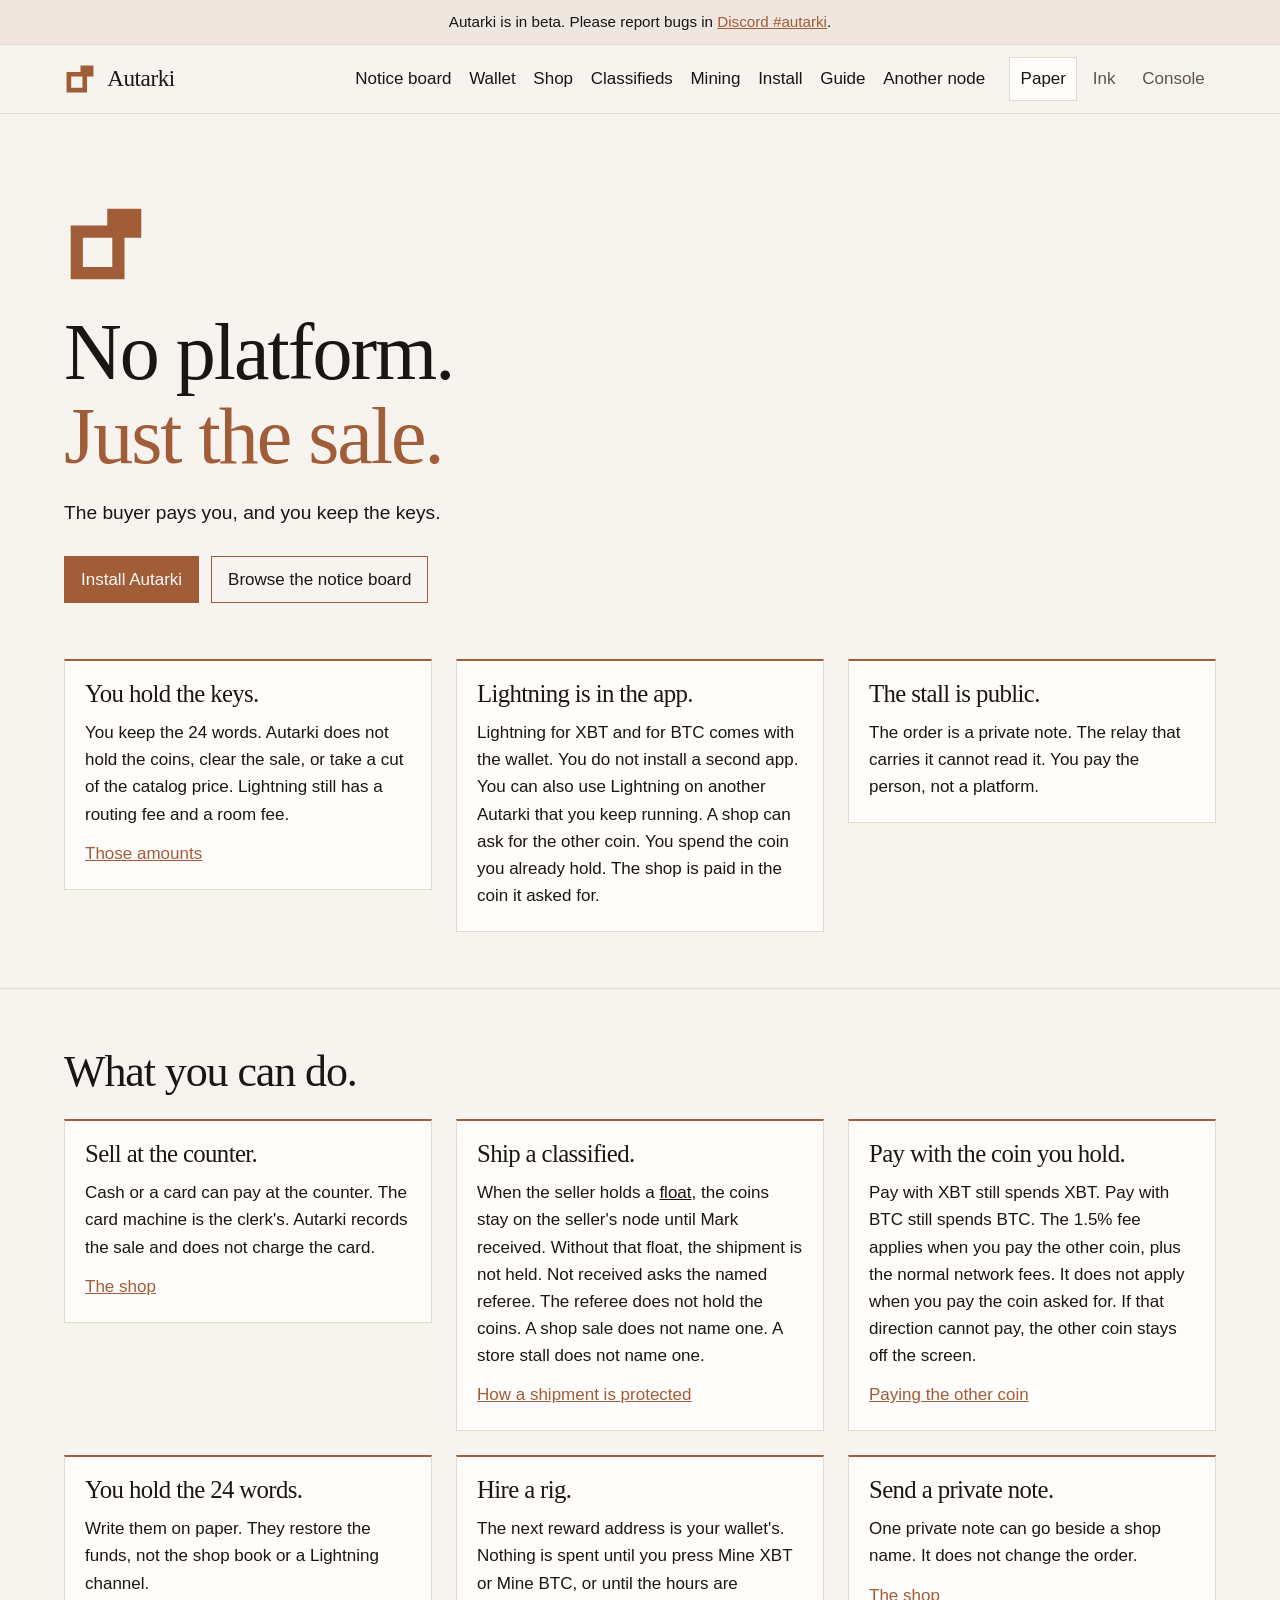
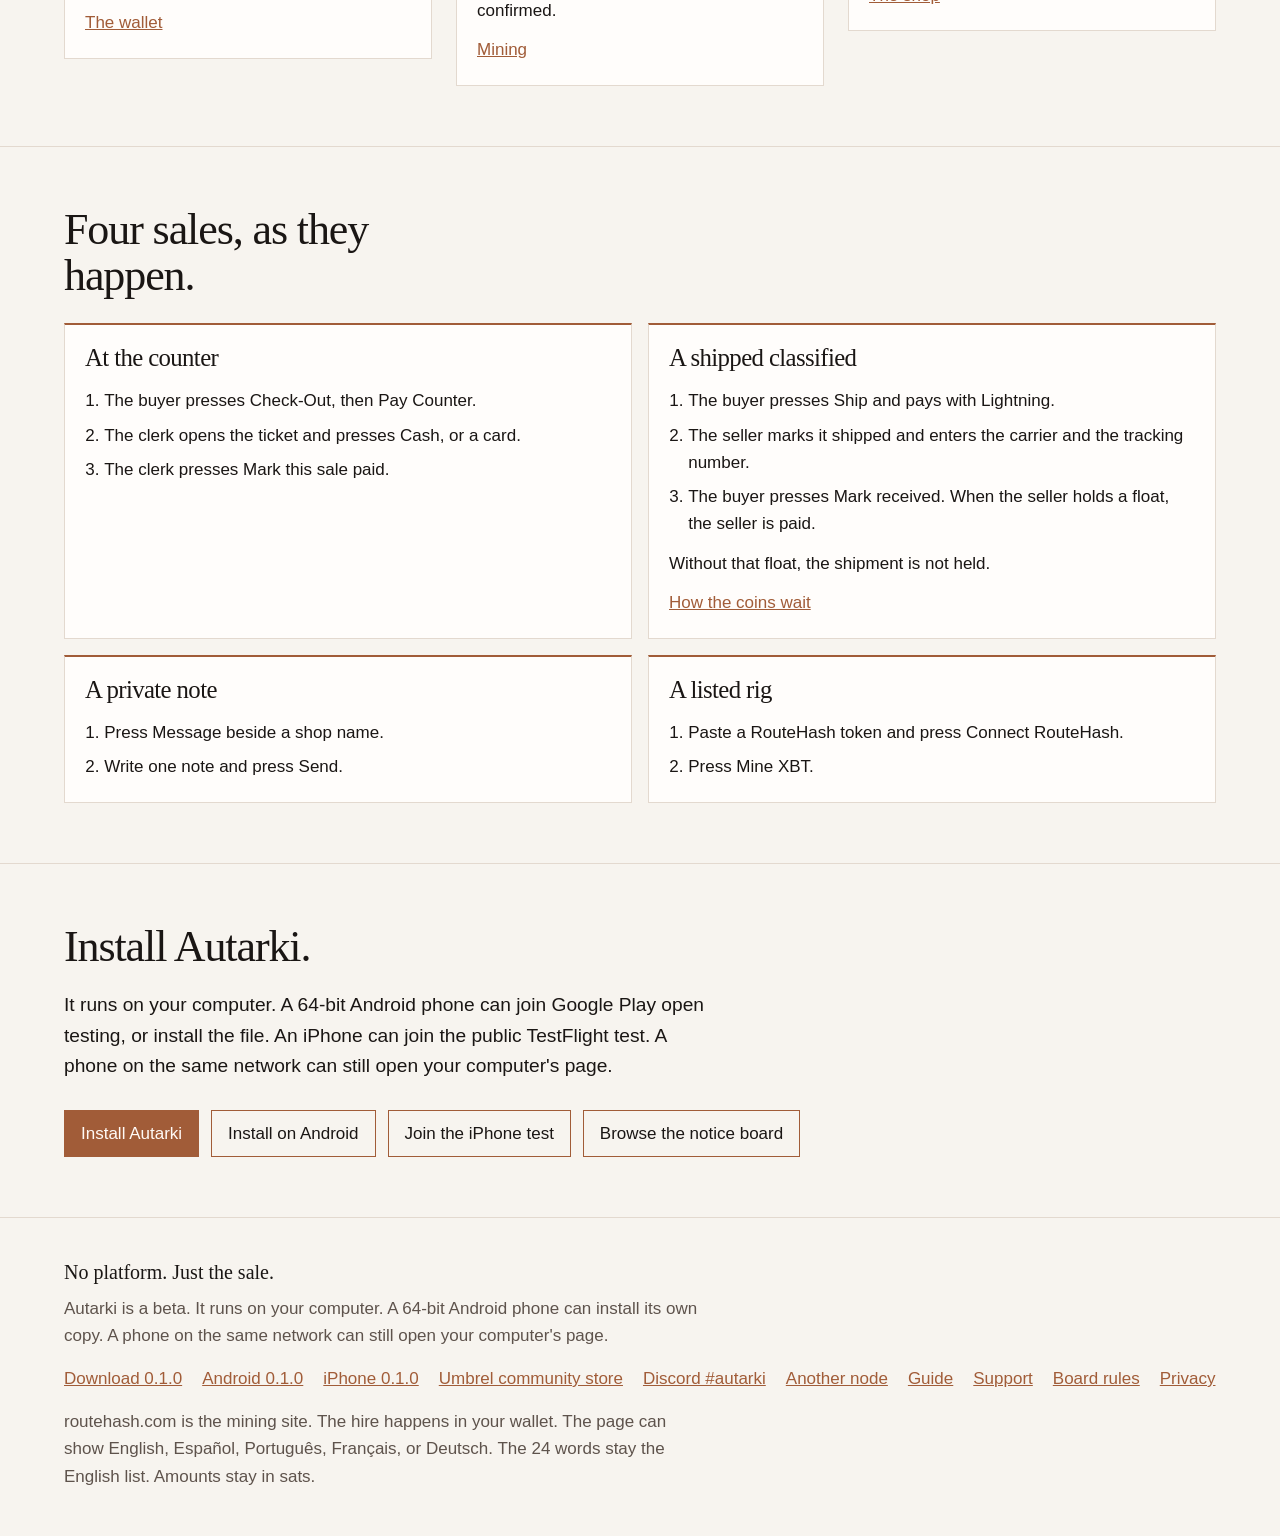
==== commit 6126e4d1: "Spell out the seller's float and the other-coin fee, and make the four sales the presses." ====
--- a/site/index.html
+++ b/site/index.html
@@ -162,17 +162,17 @@
         <div class="benefits">
           <article>
             <h3>Sell at the counter.</h3>
-            <p>A clerk marks a sale paid with cash or a card. The card machine is the clerk's. Autarki records the sale and does not charge the card.</p>
+            <p>Cash or a card can pay at the counter. The card machine is the clerk's. Autarki records the sale and does not charge the card.</p>
             <p class="more"><a href="/shop">The shop</a></p>
           </article>
           <article>
             <h3>Ship a classified.</h3>
-            <p>The buyer presses Ship. With a float, the coins stay on the seller's node until Mark received. Without that float, the shipment is not held. Not received asks the named referee. The referee does not hold the coins. A shop sale does not name one. A store stall does not name one.</p>
+            <p>When the seller holds a <a href="/classifieds#protection">float</a>, the coins stay on the seller's node until Mark received. Without that float, the shipment is not held. Not received asks the named referee. The referee does not hold the coins. A shop sale does not name one. A store stall does not name one.</p>
             <p class="more"><a href="/classifieds#protection">How a shipment is protected</a></p>
           </article>
           <article>
             <h3>Pay with the coin you hold.</h3>
-            <p>Pay with XBT still spends XBT. Pay with BTC still spends BTC. The fee is 1.5%, plus the normal network fees. If that direction cannot pay, the other coin stays off the screen.</p>
+            <p>Pay with XBT still spends XBT. Pay with BTC still spends BTC. The 1.5% fee applies when you pay the other coin, plus the normal network fees. It does not apply when you pay the coin asked for. If that direction cannot pay, the other coin stays off the screen.</p>
             <p class="more"><a href="/wallet#other-coin">Paying the other coin</a></p>
           </article>
           <article>
@@ -182,12 +182,12 @@
           </article>
           <article>
             <h3>Hire a rig.</h3>
-            <p>Paste a RouteHash token, then press Mine XBT or Mine BTC. The next reward address is your wallet's. Nothing is spent until that press, or until the hours are confirmed.</p>
+            <p>The next reward address is your wallet's. Nothing is spent until you press Mine XBT or Mine BTC, or until the hours are confirmed.</p>
             <p class="more"><a href="/mining">Mining</a></p>
           </article>
           <article>
             <h3>Send a private note.</h3>
-            <p>Someone taps Message beside a shop name. The note does not change the order.</p>
+            <p>One private note can go beside a shop name. It does not change the order.</p>
             <p class="more"><a href="/shop">The shop</a></p>
           </article>
         </div>
@@ -200,20 +200,35 @@
         <div class="examples">
           <article class="example">
             <h3>At the counter</h3>
-            <p>A clerk marks a sale paid with cash. The card machine is the clerk's. Autarki records the sale.</p>
+            <ol class="steps">
+              <li>The buyer presses Check-Out, then Pay Counter.</li>
+              <li>The clerk opens the ticket and presses Cash, or a card.</li>
+              <li>The clerk presses Mark this sale paid.</li>
+            </ol>
           </article>
           <article class="example">
             <h3>A shipped classified</h3>
-            <p>The buyer presses Ship. With a float, the coins stay on the seller's node until Mark received. Not received asks the named referee. The referee does not hold the coins.</p>
+            <ol class="steps">
+              <li>The buyer presses Ship and pays with Lightning.</li>
+              <li>The seller marks it shipped and enters the carrier and the tracking number.</li>
+              <li>The buyer presses Mark received. When the seller holds a float, the seller is paid.</li>
+            </ol>
+            <p>Without that float, the shipment is not held.</p>
             <p class="more"><a href="/classifieds#protection">How the coins wait</a></p>
           </article>
           <article class="example">
             <h3>A private note</h3>
-            <p>Someone taps Message beside a shop name, writes one note, and sends it. The order on the screen does not change.</p>
+            <ol class="steps">
+              <li>Press Message beside a shop name.</li>
+              <li>Write one note and press Send.</li>
+            </ol>
           </article>
           <article class="example">
             <h3>A listed rig</h3>
-            <p>Someone pastes a RouteHash token and presses Mine XBT. The next reward address is already your wallet's. Nothing is spent until that press, or until the hours are confirmed.</p>
+            <ol class="steps">
+              <li>Paste a RouteHash token and press Connect RouteHash.</li>
+              <li>Press Mine XBT.</li>
+            </ol>
           </article>
         </div>
       </div>
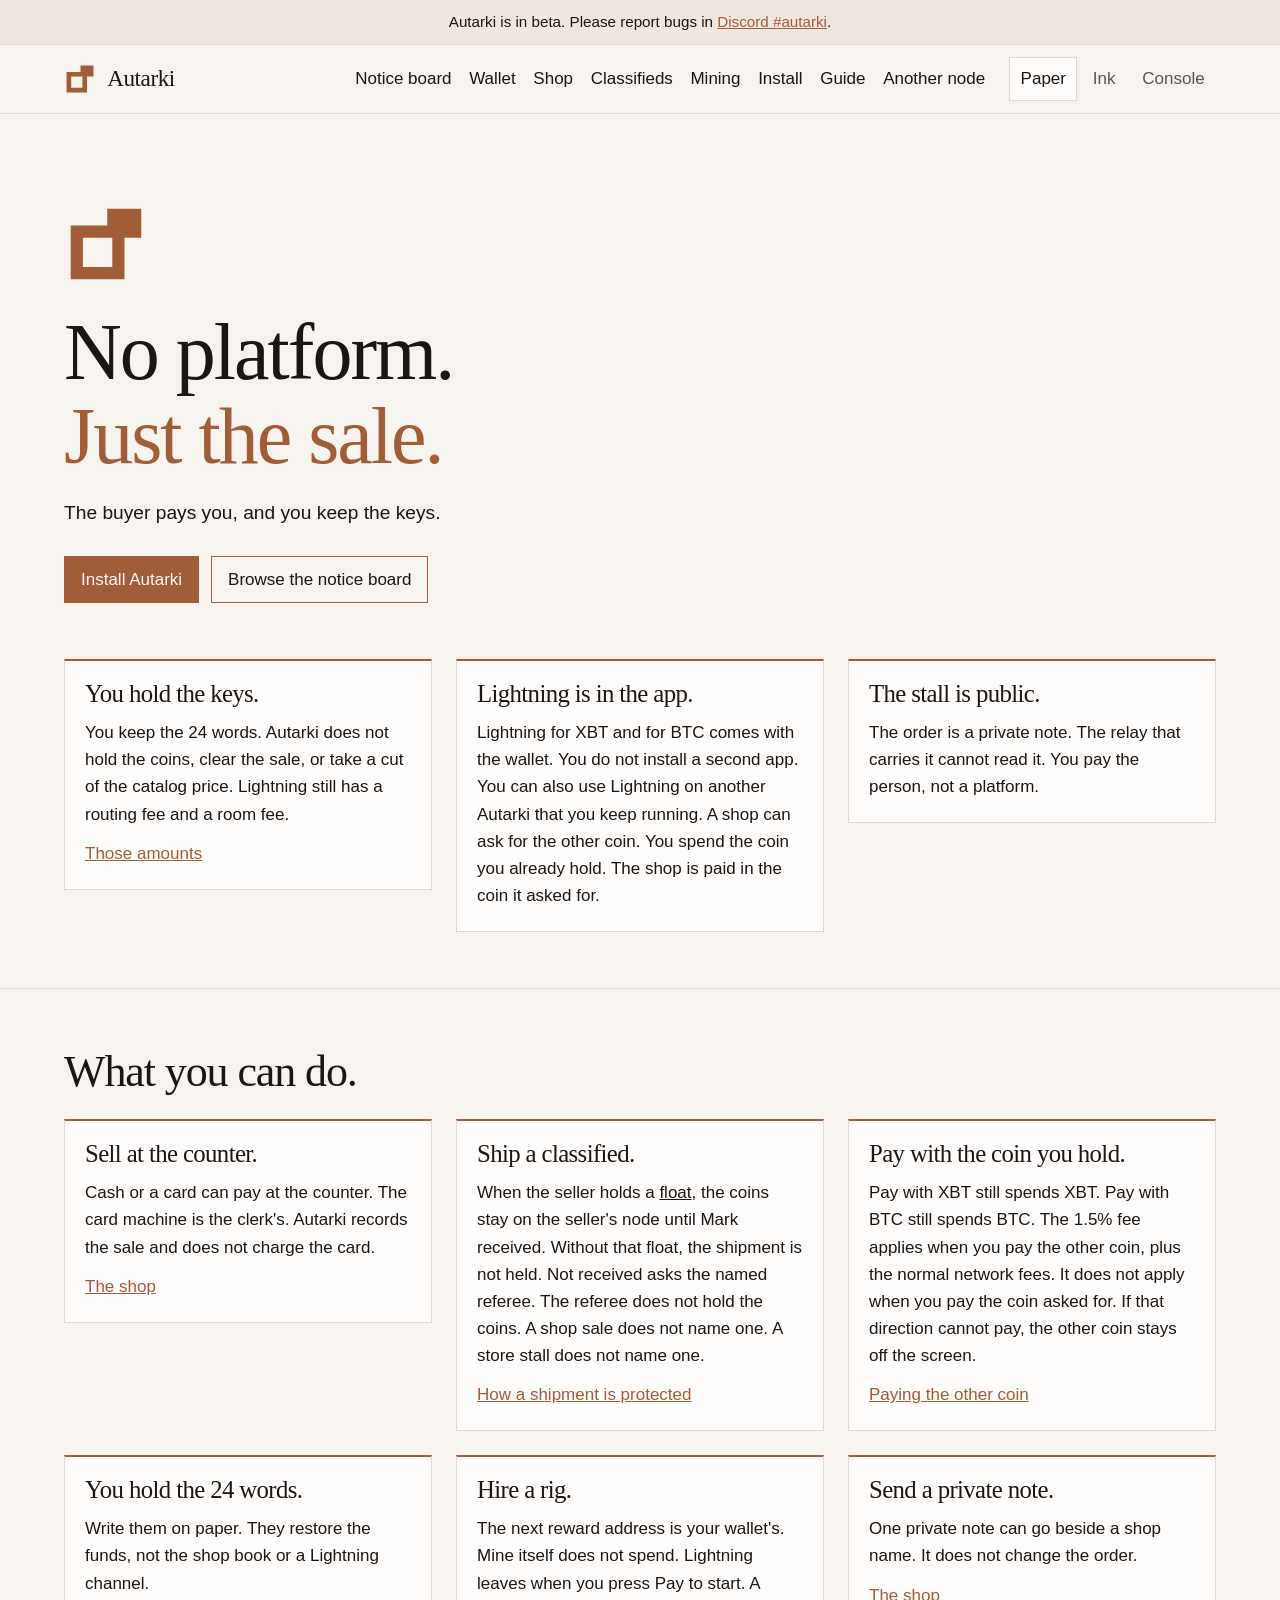
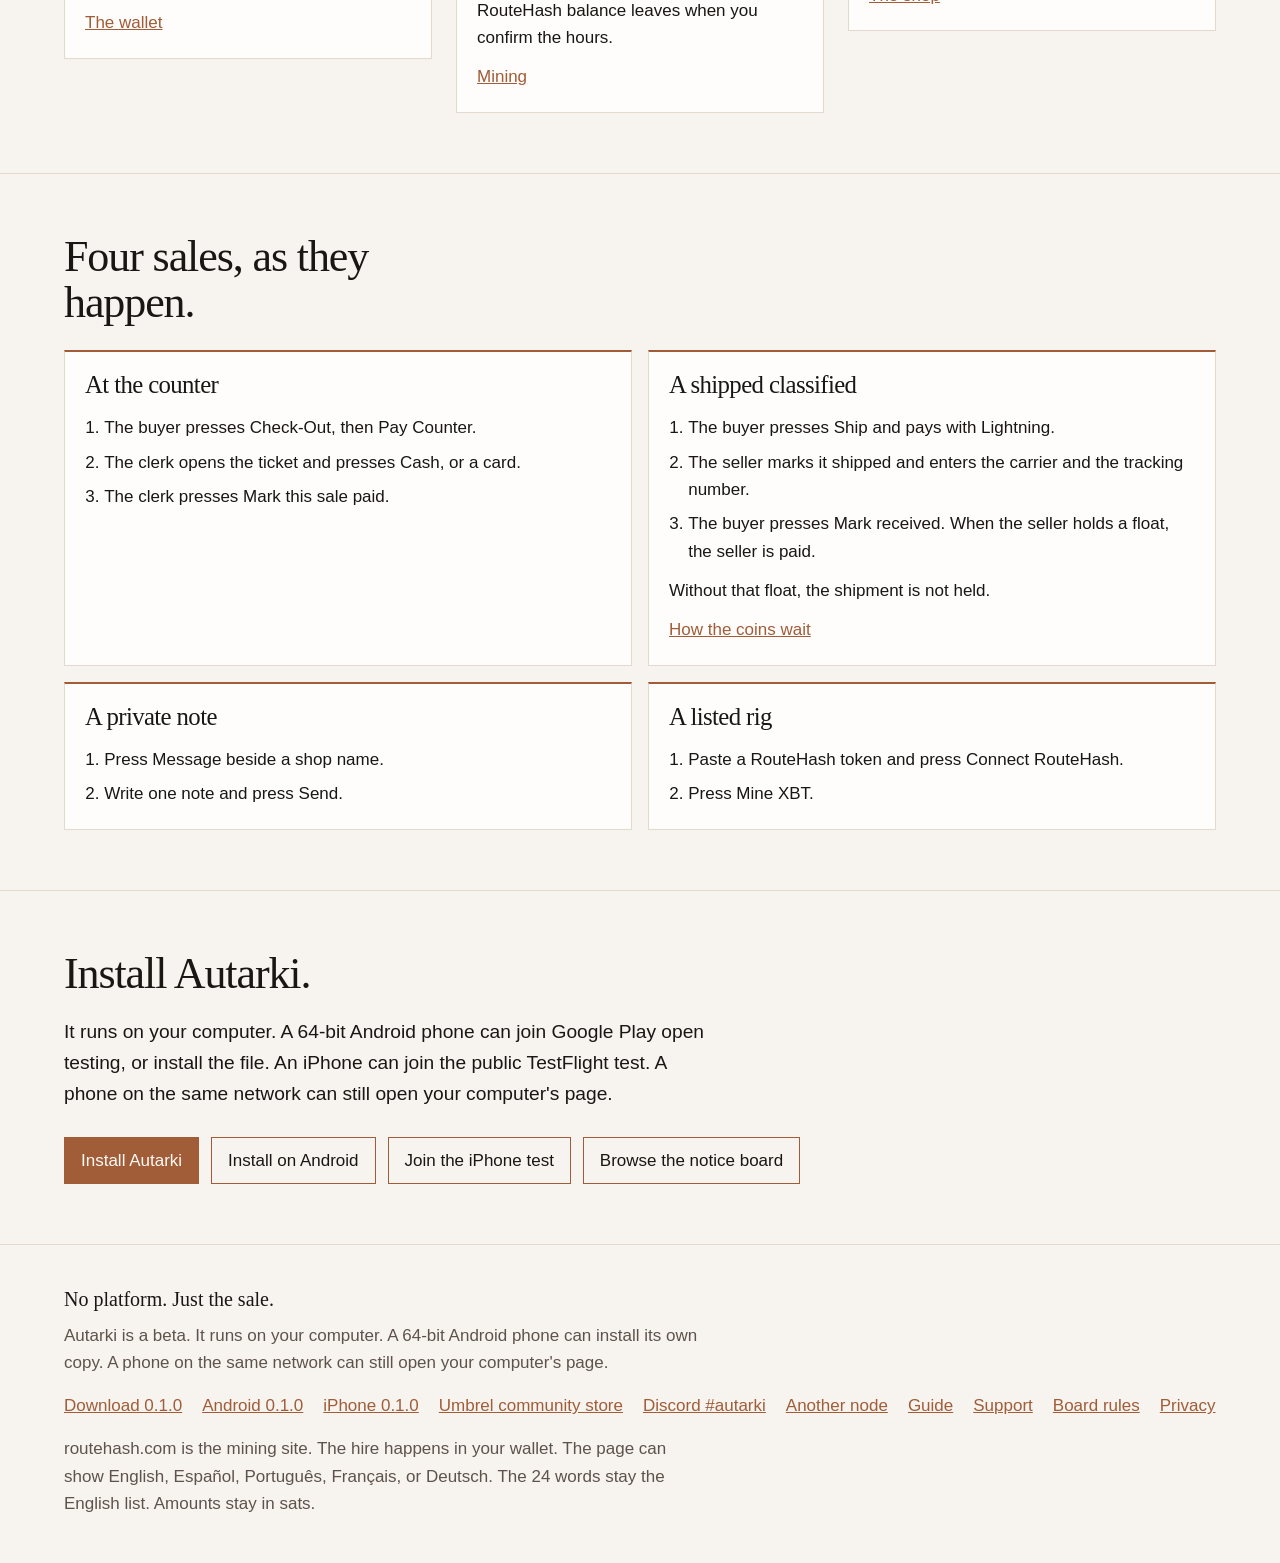
==== commit d2596e0d: "Say Mine itself does not spend, name the install processor, and state when a bought channel does not" ====
--- a/site/index.html
+++ b/site/index.html
@@ -182,7 +182,7 @@
           </article>
           <article>
             <h3>Hire a rig.</h3>
-            <p>The next reward address is your wallet's. Nothing is spent until you press Mine XBT or Mine BTC, or until the hours are confirmed.</p>
+            <p>The next reward address is your wallet's. Mine itself does not spend. Lightning leaves when you press Pay to start. A RouteHash balance leaves when you confirm the hours.</p>
             <p class="more"><a href="/mining">Mining</a></p>
           </article>
           <article>
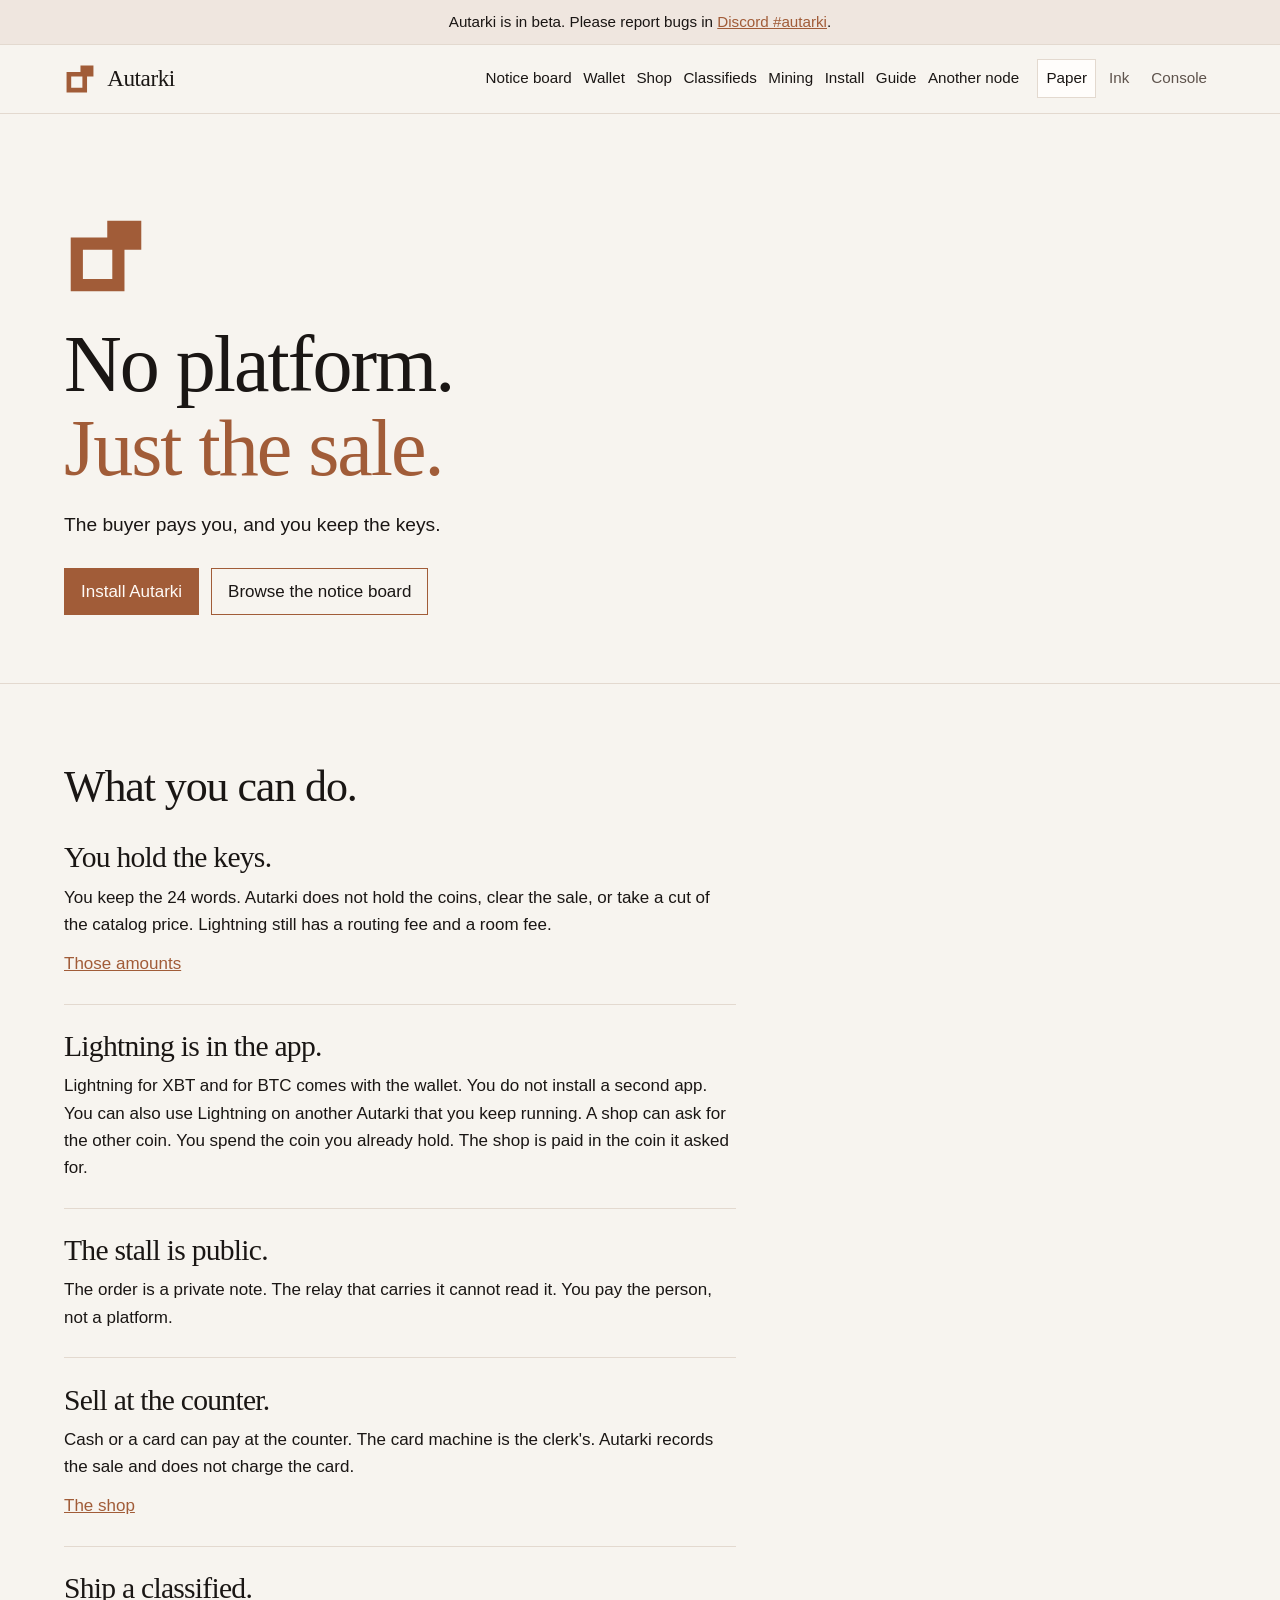
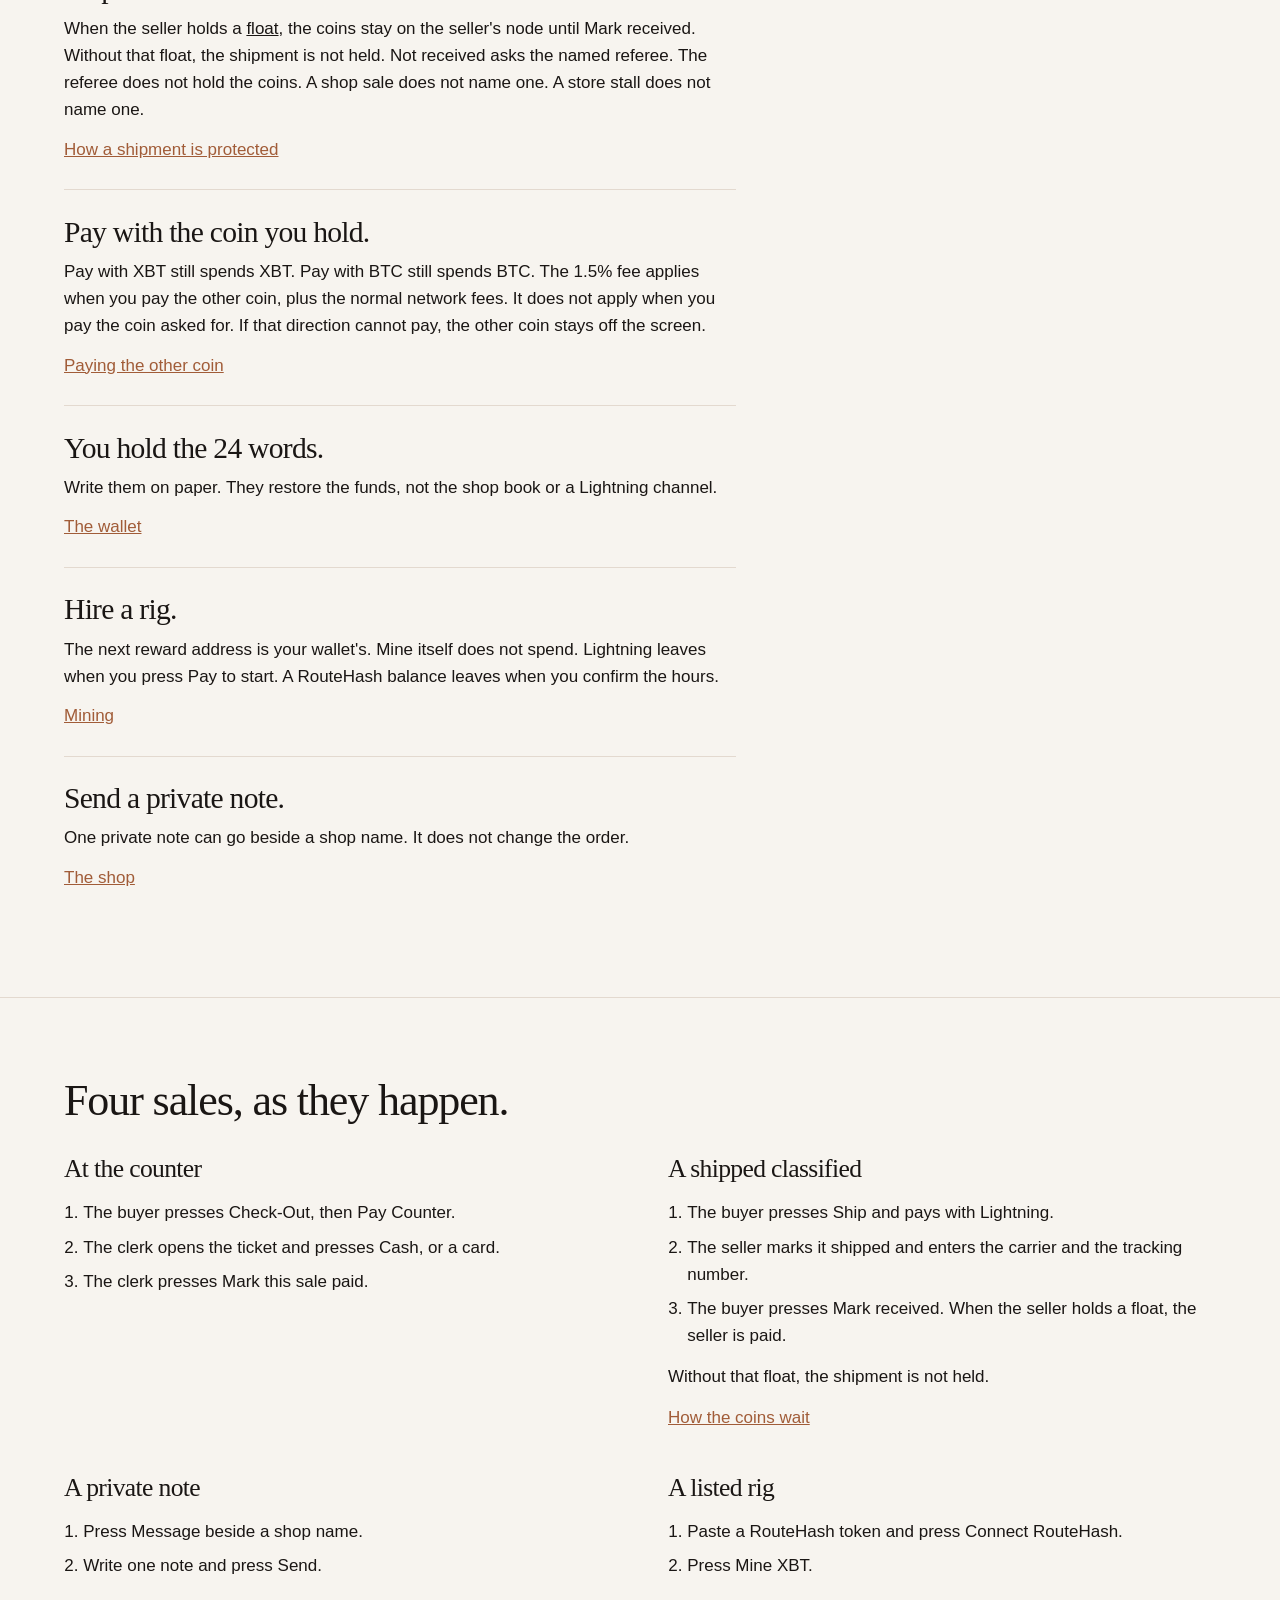
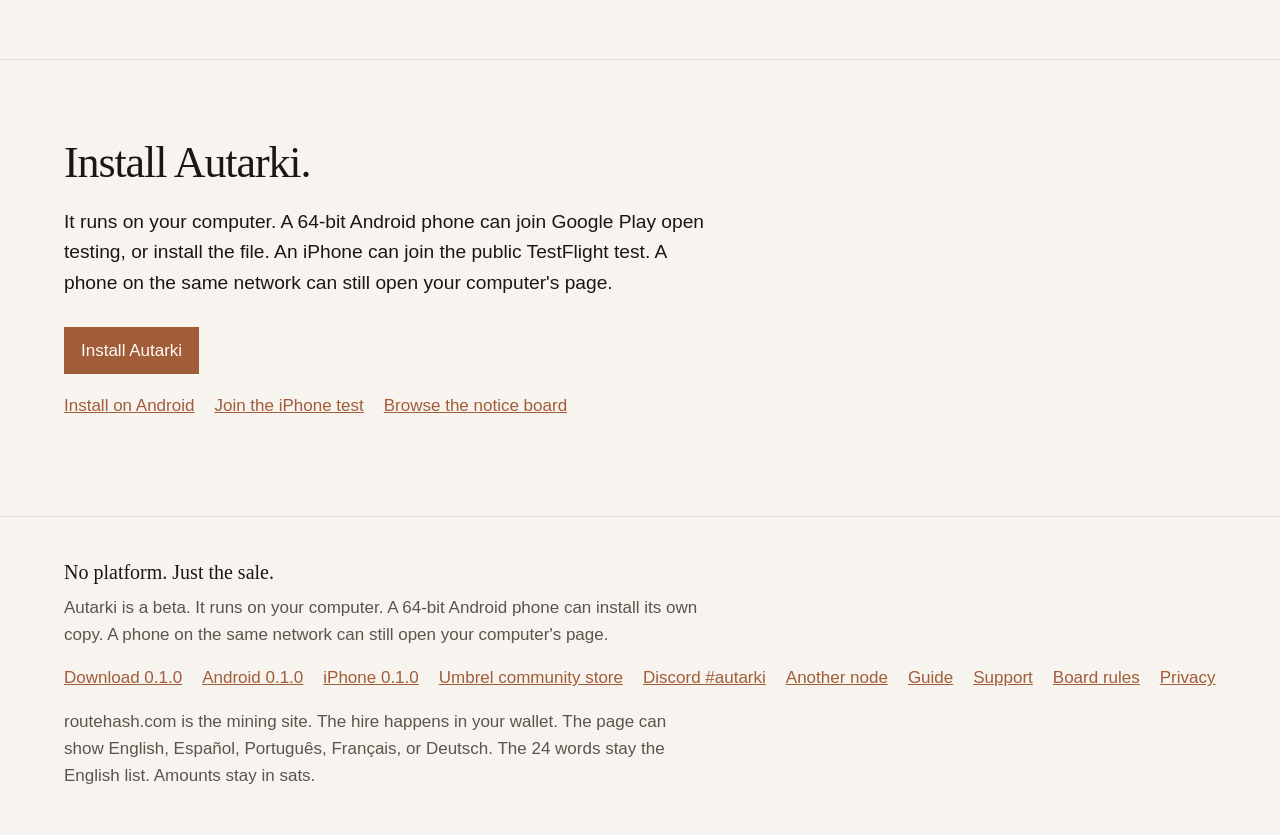
==== commit 1996739a: "Lay the home features in quiet rows and keep every sentence." ====
--- a/site/index.html
+++ b/site/index.html
@@ -34,7 +34,7 @@
   <link rel="describedby" href="https://autarki.app/llms.txt" type="text/plain">
   <meta name="theme-color" content="#f7f4ef">
   <link rel="icon" href="favicon.svg" type="image/svg+xml">
-  <link rel="stylesheet" href="css/site.css">
+  <link rel="stylesheet" href="css/site.css?v=20261116a">
   <script type="application/ld+json">
   {
     "@context": "https://schema.org",
@@ -140,26 +140,23 @@
       </div>
     </section>
 
-    <section class="wrap benefits" aria-label="Three benefits">
-      <article>
-        <h2>You hold the keys.</h2>
-        <p>You keep the 24 words. Autarki does not hold the coins, clear the sale, or take a cut of the catalog price. Lightning still has a routing fee and a room fee.</p>
-        <p class="more"><a href="/wallet#fee-spot">Those amounts</a></p>
-      </article>
-      <article>
-        <h2>Lightning is in the app.</h2>
-        <p>Lightning for XBT and for BTC comes with the wallet. You do not install a second app. You can also use Lightning on another Autarki that you keep running. A shop can ask for the other coin. You spend the coin you already hold. The shop is paid in the coin it asked for.</p>
-      </article>
-      <article>
-        <h2>The stall is public.</h2>
-        <p>The order is a private note. The relay that carries it cannot read it. You pay the person, not a platform.</p>
-      </article>
-    </section>
-
-    <section class="band">
+    <section class="band home-list">
       <div class="wrap">
         <h2>What you can do.</h2>
-        <div class="benefits">
+        <div class="feature-rows">
+          <article>
+            <h3>You hold the keys.</h3>
+            <p>You keep the 24 words. Autarki does not hold the coins, clear the sale, or take a cut of the catalog price. Lightning still has a routing fee and a room fee.</p>
+            <p class="more"><a href="/wallet#fee-spot">Those amounts</a></p>
+          </article>
+          <article>
+            <h3>Lightning is in the app.</h3>
+            <p>Lightning for XBT and for BTC comes with the wallet. You do not install a second app. You can also use Lightning on another Autarki that you keep running. A shop can ask for the other coin. You spend the coin you already hold. The shop is paid in the coin it asked for.</p>
+          </article>
+          <article>
+            <h3>The stall is public.</h3>
+            <p>The order is a private note. The relay that carries it cannot read it. You pay the person, not a platform.</p>
+          </article>
           <article>
             <h3>Sell at the counter.</h3>
             <p>Cash or a card can pay at the counter. The card machine is the clerk's. Autarki records the sale and does not charge the card.</p>
@@ -194,11 +191,11 @@
       </div>
     </section>
 
-    <section class="band">
+    <section class="band home-sales">
       <div class="wrap">
         <h2>Four sales, as they happen.</h2>
-        <div class="examples">
-          <article class="example">
+        <div class="sale-rows">
+          <article>
             <h3>At the counter</h3>
             <ol class="steps">
               <li>The buyer presses Check-Out, then Pay Counter.</li>
@@ -206,7 +203,7 @@
               <li>The clerk presses Mark this sale paid.</li>
             </ol>
           </article>
-          <article class="example">
+          <article>
             <h3>A shipped classified</h3>
             <ol class="steps">
               <li>The buyer presses Ship and pays with Lightning.</li>
@@ -216,14 +213,14 @@
             <p>Without that float, the shipment is not held.</p>
             <p class="more"><a href="/classifieds#protection">How the coins wait</a></p>
           </article>
-          <article class="example">
+          <article>
             <h3>A private note</h3>
             <ol class="steps">
               <li>Press Message beside a shop name.</li>
               <li>Write one note and press Send.</li>
             </ol>
           </article>
-          <article class="example">
+          <article>
             <h3>A listed rig</h3>
             <ol class="steps">
               <li>Paste a RouteHash token and press Connect RouteHash.</li>
@@ -234,16 +231,18 @@
       </div>
     </section>
 
-    <section class="band">
+    <section class="band home-install">
       <div class="wrap">
         <h2>Install Autarki.</h2>
         <p class="lede">It runs on your computer. A 64-bit Android phone can join Google Play open testing, or install the file. An iPhone can join the public TestFlight test. A phone on the same network can still open your computer's page.</p>
         <div class="actions">
           <a class="button" href="/install">Install Autarki</a>
-          <a class="button button-ghost" href="/install#android">Install on Android</a>
-          <a class="button button-ghost" href="/install#iphone">Join the iPhone test</a>
-          <a class="button button-ghost" href="/notice-board">Browse the notice board</a>
-        </div>
+        </div>
+        <p class="more">
+          <a href="/install#android">Install on Android</a>
+          <a href="/install#iphone">Join the iPhone test</a>
+          <a href="/notice-board">Browse the notice board</a>
+        </p>
       </div>
     </section>
   </main>
--- a/site/css/site.css
+++ b/site/css/site.css
@@ -195,8 +195,34 @@
   color: var(--accent);
 }
 
+@media (min-width: 1120px) {
+  .header-bar {
+    flex-wrap: nowrap;
+    gap: 0.75rem 1.15rem;
+  }
+
+  .site-nav ul,
+  .themes {
+    flex-wrap: nowrap;
+  }
+
+  .site-nav ul {
+    gap: 0.15rem 0.72rem;
+  }
+
+  .site-nav a,
+  .themes button {
+    font-size: 0.95rem;
+  }
+
+  .themes button {
+    min-height: 2.4rem;
+    padding: 0.25rem 0.5rem;
+  }
+}
+
 .hero {
-  padding-block: clamp(2.5rem, 7vw, 5.5rem) clamp(2rem, 5vw, 3.5rem);
+  padding-block: clamp(3rem, 8vw, 6.25rem) clamp(2.75rem, 6vw, 4.25rem);
 }
 
 .hero-lockup {
@@ -736,6 +762,67 @@
   margin-top: 1.5rem;
 }
 
+.home-list,
+.home-sales,
+.home-install {
+  padding-block: clamp(3rem, 7vw, 5rem);
+}
+
+.home-list h2,
+.home-sales h2,
+.home-install h2 {
+  max-width: 20em;
+}
+
+.feature-rows {
+  max-width: 42rem;
+  margin-top: 0.35rem;
+}
+
+.feature-rows article {
+  padding-block: 1.65rem;
+}
+
+.feature-rows article + article {
+  border-top: 1px solid var(--line);
+}
+
+.feature-rows h3 {
+  font-size: clamp(1.45rem, 2.4vw, 1.85rem);
+  margin-bottom: 0.5rem;
+}
+
+.feature-rows p {
+  margin: 0.65rem 0 0;
+}
+
+.feature-rows .more {
+  margin-top: 0.75rem;
+}
+
+.sale-rows {
+  display: grid;
+  grid-template-columns: 1fr 1fr;
+  gap: 2.75rem 3.5rem;
+  margin-top: 2rem;
+}
+
+.sale-rows h3 {
+  font-size: clamp(1.35rem, 2vw, 1.7rem);
+}
+
+.sale-rows p {
+  margin: 0.85rem 0 0;
+}
+
+.sale-rows .more {
+  margin-top: 0.85rem;
+}
+
+.home-install .more {
+  margin-top: 1.15rem;
+}
+
 .kicker {
   margin: 0 0 0.75rem;
   color: var(--accent);
@@ -836,6 +923,7 @@
 
   .benefits,
   .examples,
+  .sale-rows,
   .choices,
   .signs,
   .flow ol,
@@ -889,6 +977,10 @@
   .choices,
   .signs {
     gap: 1.75rem;
+  }
+
+  .sale-rows {
+    gap: 2.25rem;
   }
 
   .benefits {
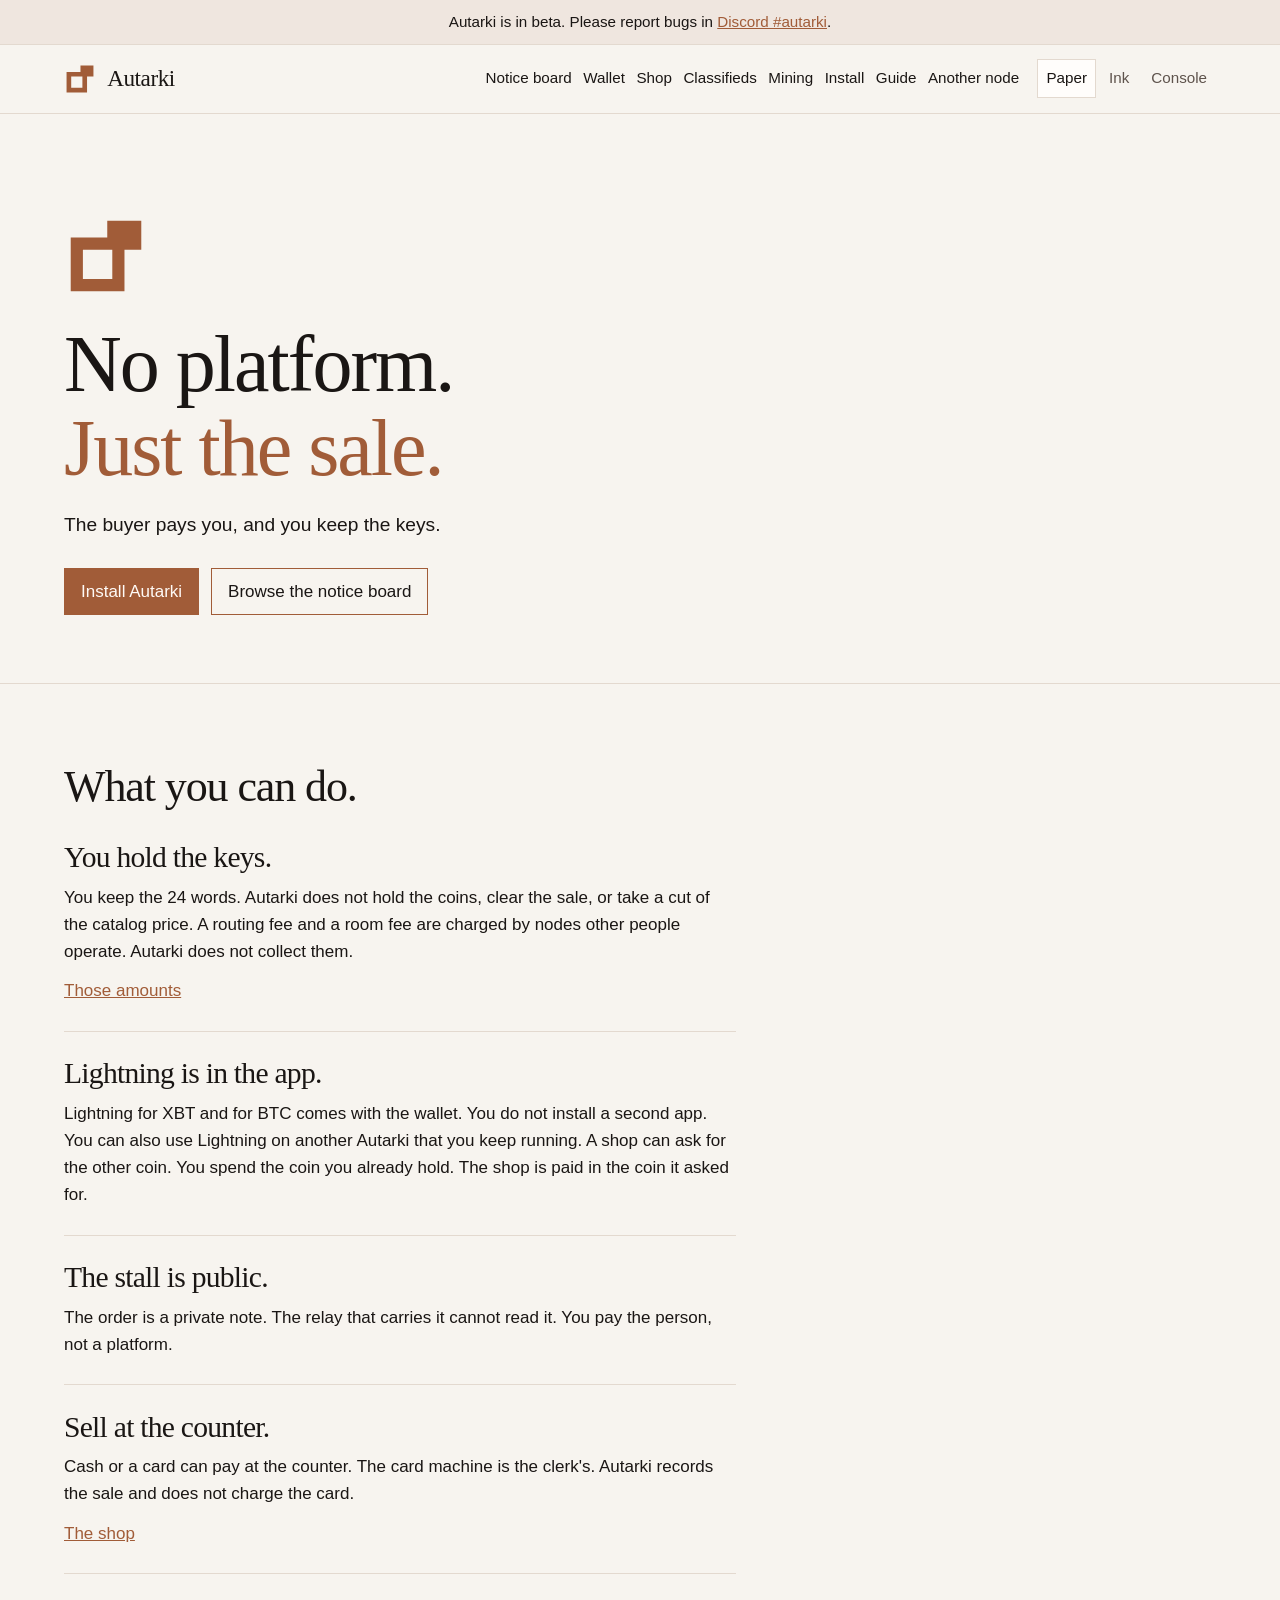
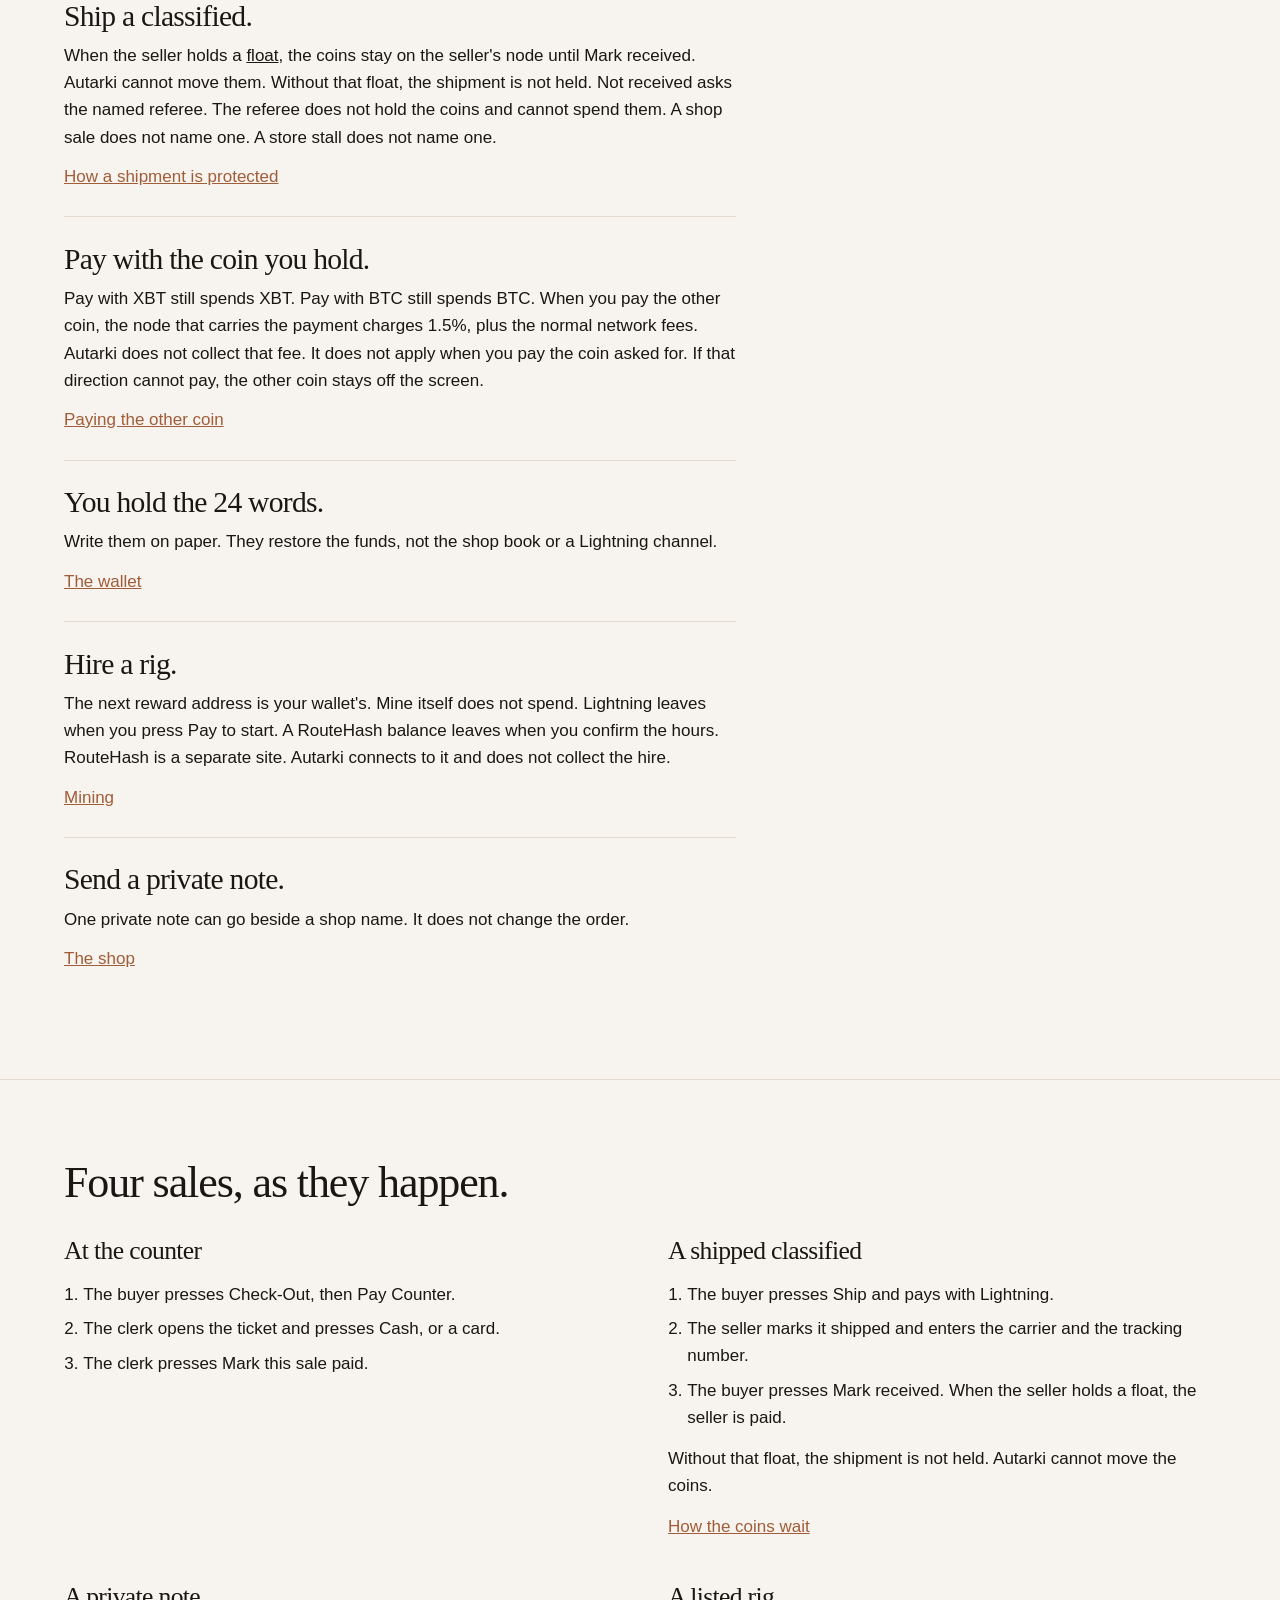
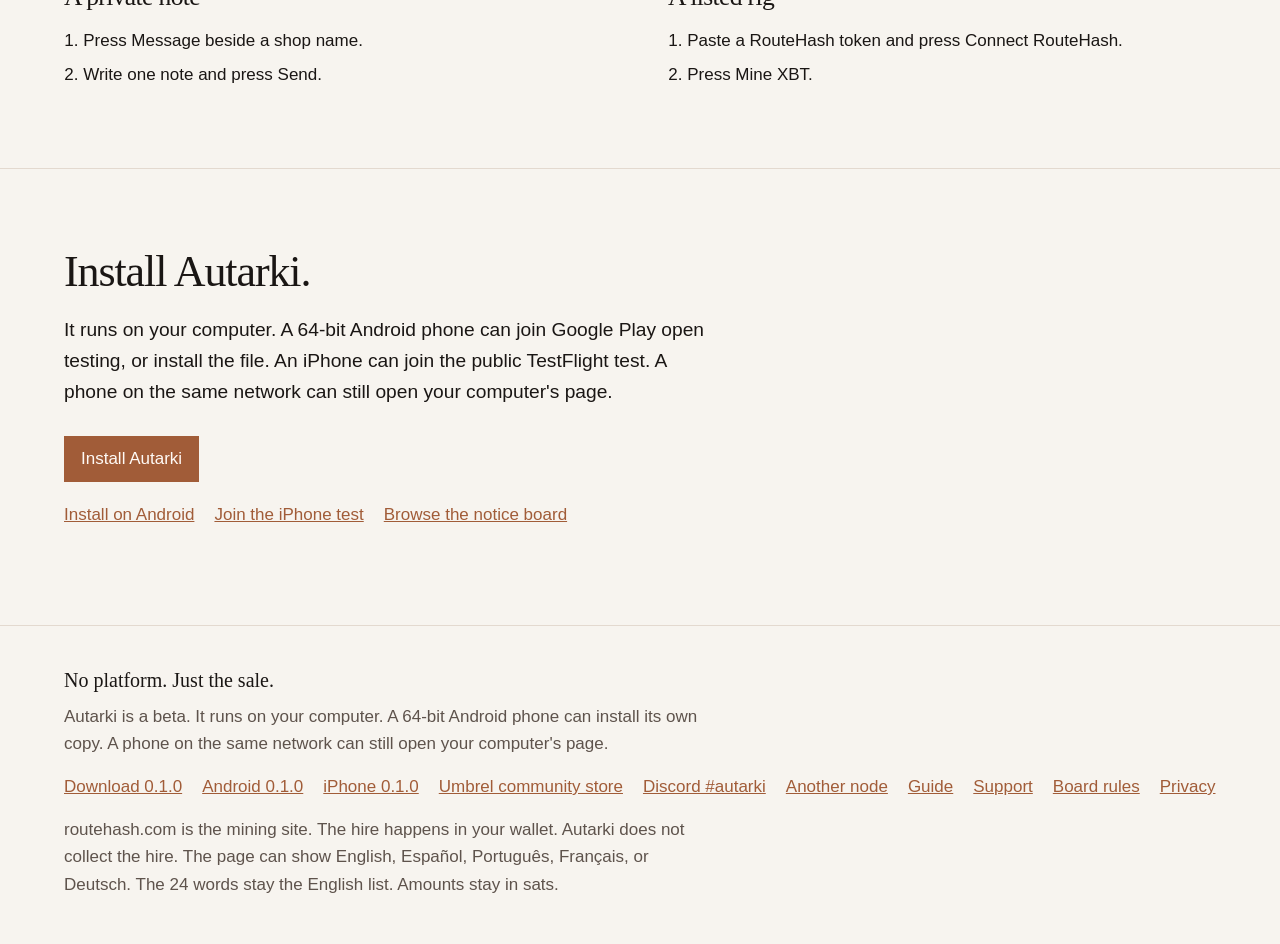
==== commit f6b83b38: "Say nodes other people operate charge the service fees, and that Autarki does not collect them." ====
--- a/site/index.html
+++ b/site/index.html
@@ -146,7 +146,7 @@
         <div class="feature-rows">
           <article>
             <h3>You hold the keys.</h3>
-            <p>You keep the 24 words. Autarki does not hold the coins, clear the sale, or take a cut of the catalog price. Lightning still has a routing fee and a room fee.</p>
+            <p>You keep the 24 words. Autarki does not hold the coins, clear the sale, or take a cut of the catalog price. A routing fee and a room fee are charged by nodes other people operate. Autarki does not collect them.</p>
             <p class="more"><a href="/wallet#fee-spot">Those amounts</a></p>
           </article>
           <article>
@@ -164,12 +164,12 @@
           </article>
           <article>
             <h3>Ship a classified.</h3>
-            <p>When the seller holds a <a href="/classifieds#protection">float</a>, the coins stay on the seller's node until Mark received. Without that float, the shipment is not held. Not received asks the named referee. The referee does not hold the coins. A shop sale does not name one. A store stall does not name one.</p>
+            <p>When the seller holds a <a href="/classifieds#protection">float</a>, the coins stay on the seller's node until Mark received. Autarki cannot move them. Without that float, the shipment is not held. Not received asks the named referee. The referee does not hold the coins and cannot spend them. A shop sale does not name one. A store stall does not name one.</p>
             <p class="more"><a href="/classifieds#protection">How a shipment is protected</a></p>
           </article>
           <article>
             <h3>Pay with the coin you hold.</h3>
-            <p>Pay with XBT still spends XBT. Pay with BTC still spends BTC. The 1.5% fee applies when you pay the other coin, plus the normal network fees. It does not apply when you pay the coin asked for. If that direction cannot pay, the other coin stays off the screen.</p>
+            <p>Pay with XBT still spends XBT. Pay with BTC still spends BTC. When you pay the other coin, the node that carries the payment charges 1.5%, plus the normal network fees. Autarki does not collect that fee. It does not apply when you pay the coin asked for. If that direction cannot pay, the other coin stays off the screen.</p>
             <p class="more"><a href="/wallet#other-coin">Paying the other coin</a></p>
           </article>
           <article>
@@ -179,7 +179,7 @@
           </article>
           <article>
             <h3>Hire a rig.</h3>
-            <p>The next reward address is your wallet's. Mine itself does not spend. Lightning leaves when you press Pay to start. A RouteHash balance leaves when you confirm the hours.</p>
+            <p>The next reward address is your wallet's. Mine itself does not spend. Lightning leaves when you press Pay to start. A RouteHash balance leaves when you confirm the hours. RouteHash is a separate site. Autarki connects to it and does not collect the hire.</p>
             <p class="more"><a href="/mining">Mining</a></p>
           </article>
           <article>
@@ -210,7 +210,7 @@
               <li>The seller marks it shipped and enters the carrier and the tracking number.</li>
               <li>The buyer presses Mark received. When the seller holds a float, the seller is paid.</li>
             </ol>
-            <p>Without that float, the shipment is not held.</p>
+            <p>Without that float, the shipment is not held. Autarki cannot move the coins.</p>
             <p class="more"><a href="/classifieds#protection">How the coins wait</a></p>
           </article>
           <article>
@@ -263,7 +263,7 @@
         <li><a href="/board">Board rules</a></li>
         <li><a href="/privacy">Privacy</a></li>
       </ul>
-      <p>routehash.com is the mining site. The hire happens in your wallet. The page can show English, Español, Português, Français, or Deutsch. The 24 words stay the English list. Amounts stay in sats.</p>
+      <p>routehash.com is the mining site. The hire happens in your wallet. Autarki does not collect the hire. The page can show English, Español, Português, Français, or Deutsch. The 24 words stay the English list. Amounts stay in sats.</p>
     </div>
   </footer>
   <script src="js/site.js"></script>
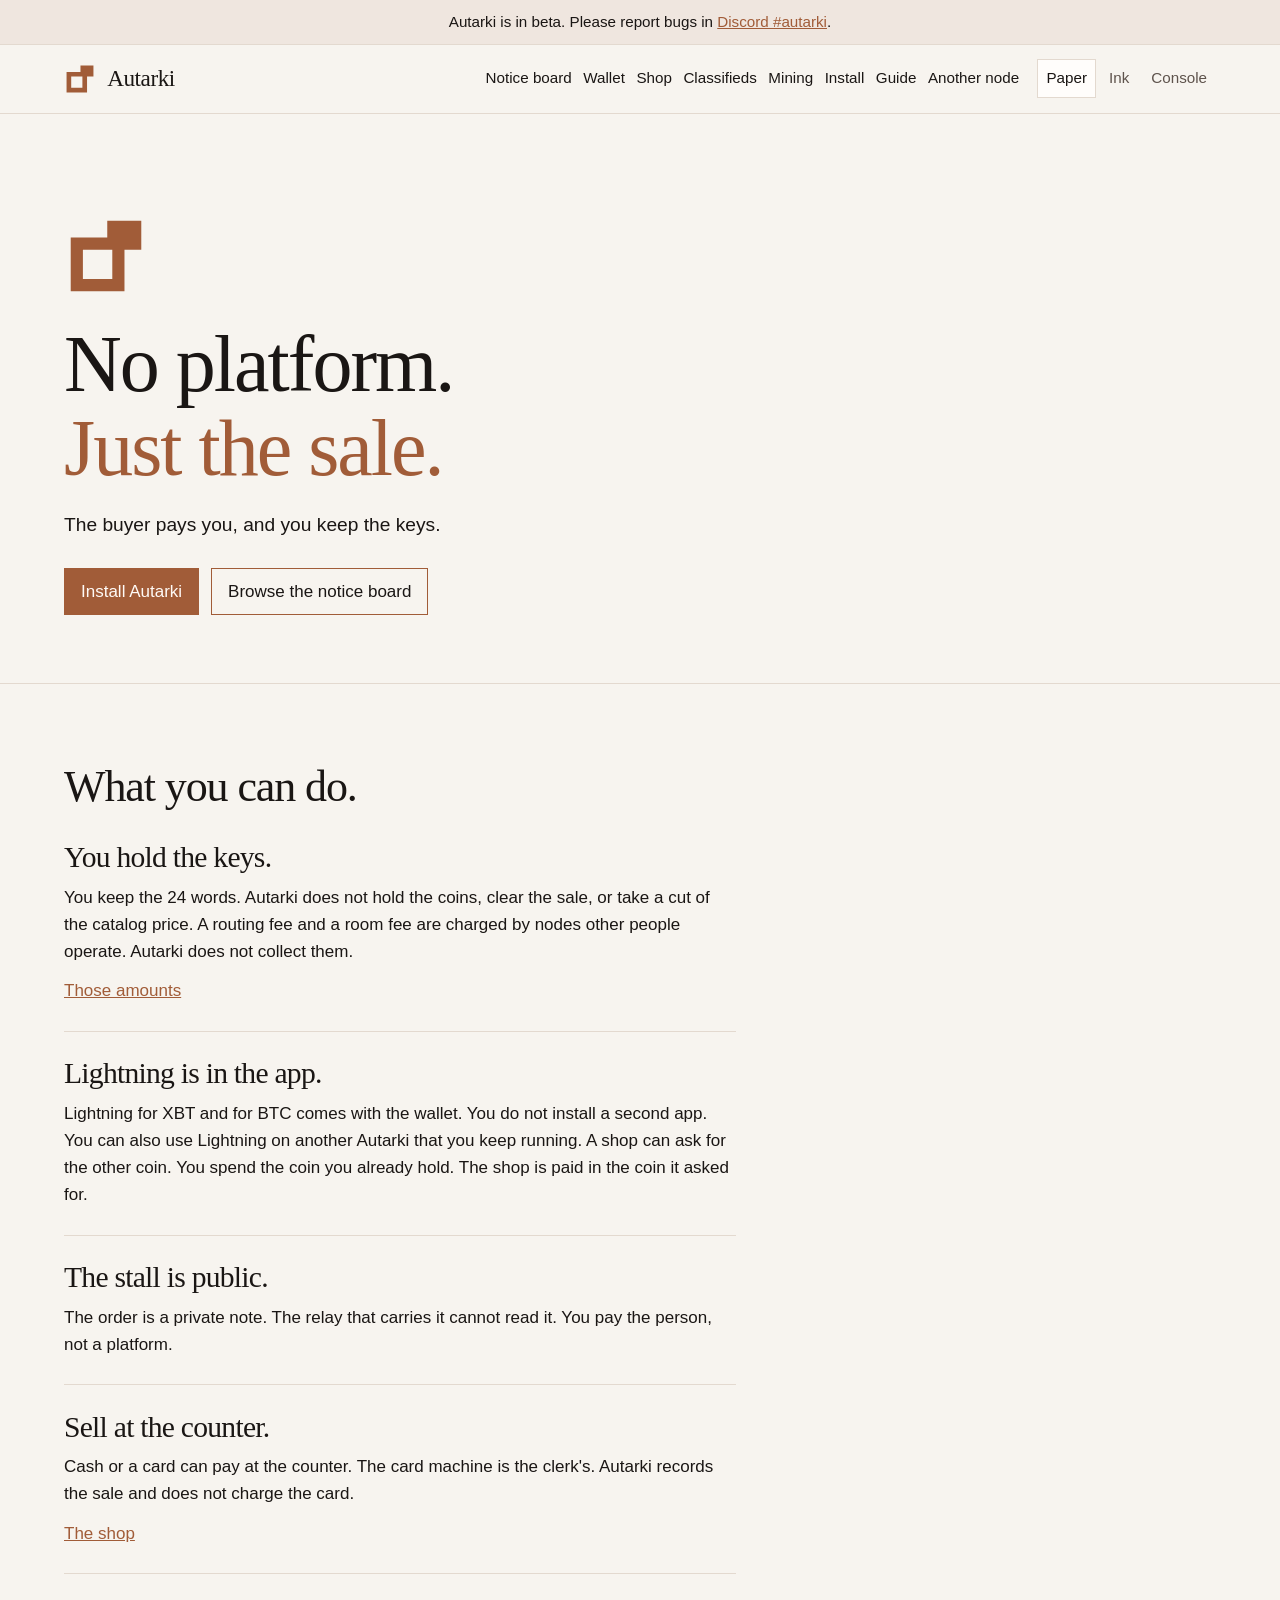
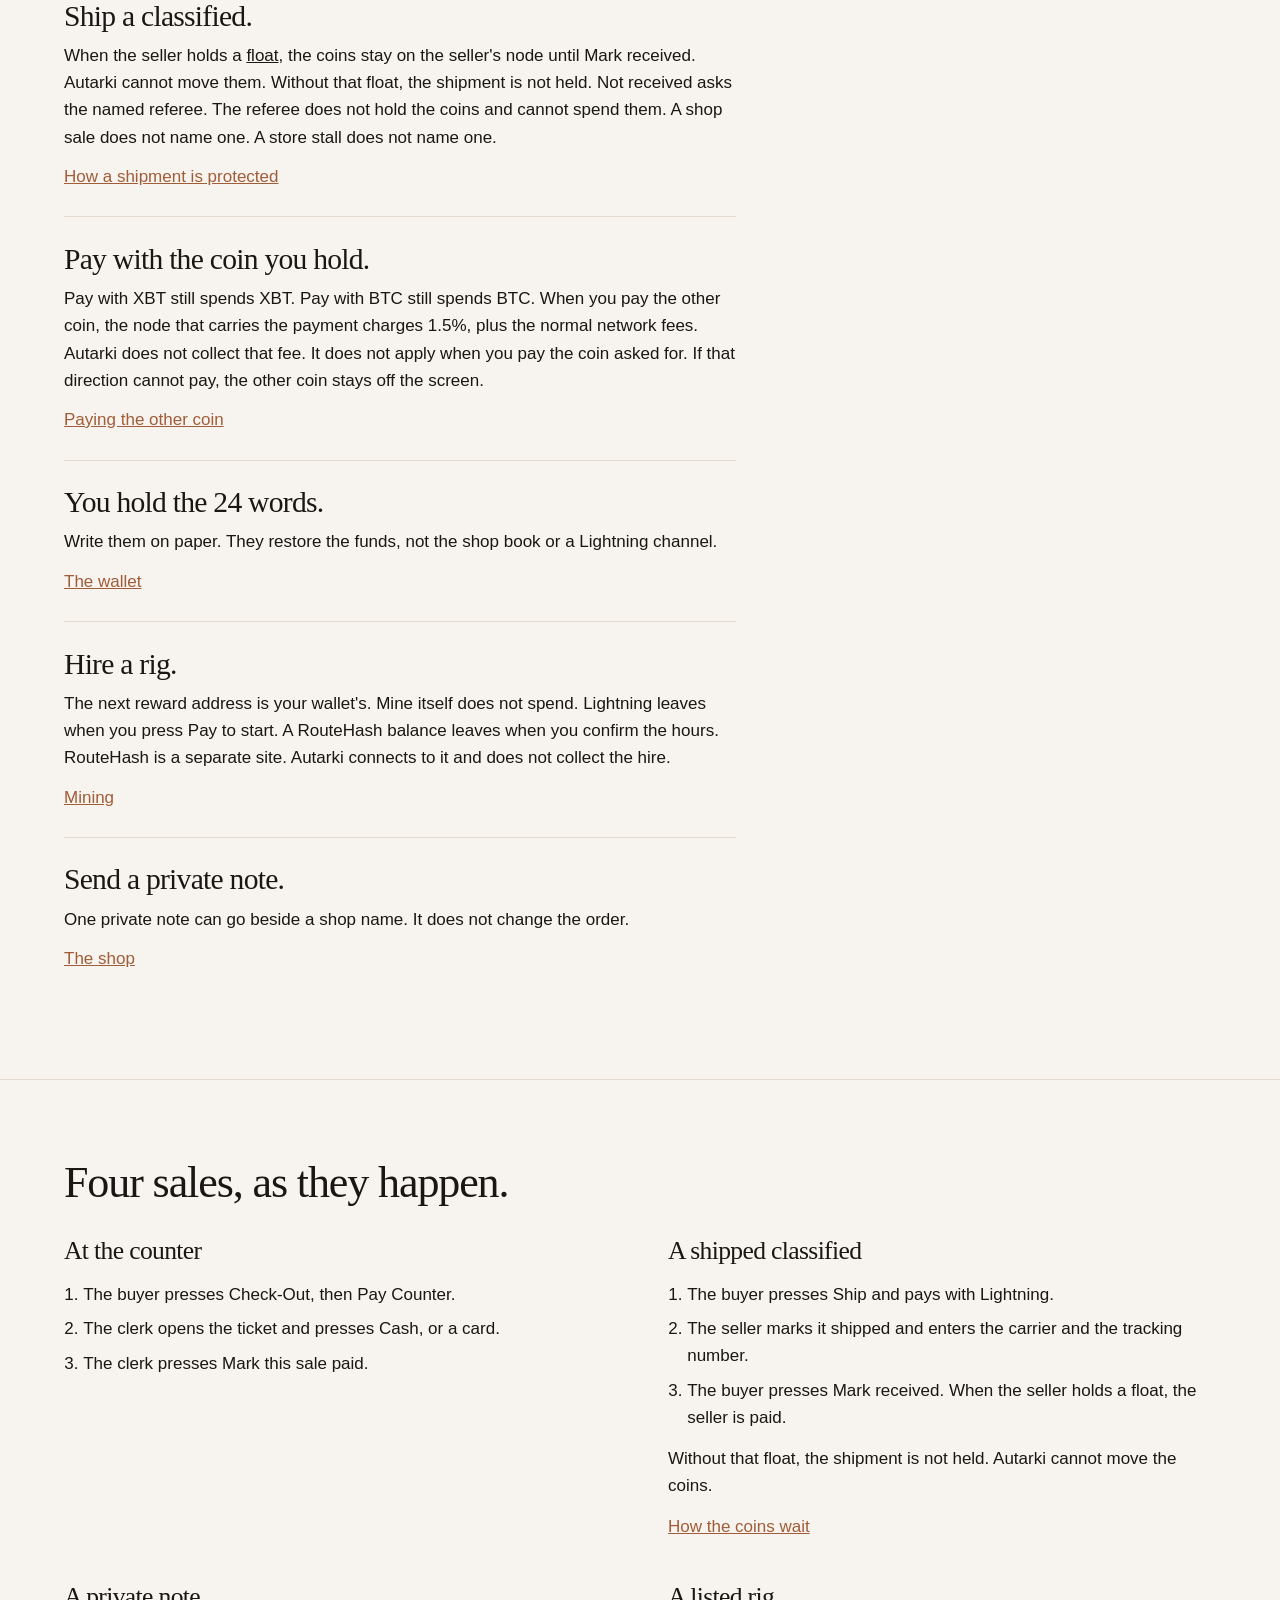
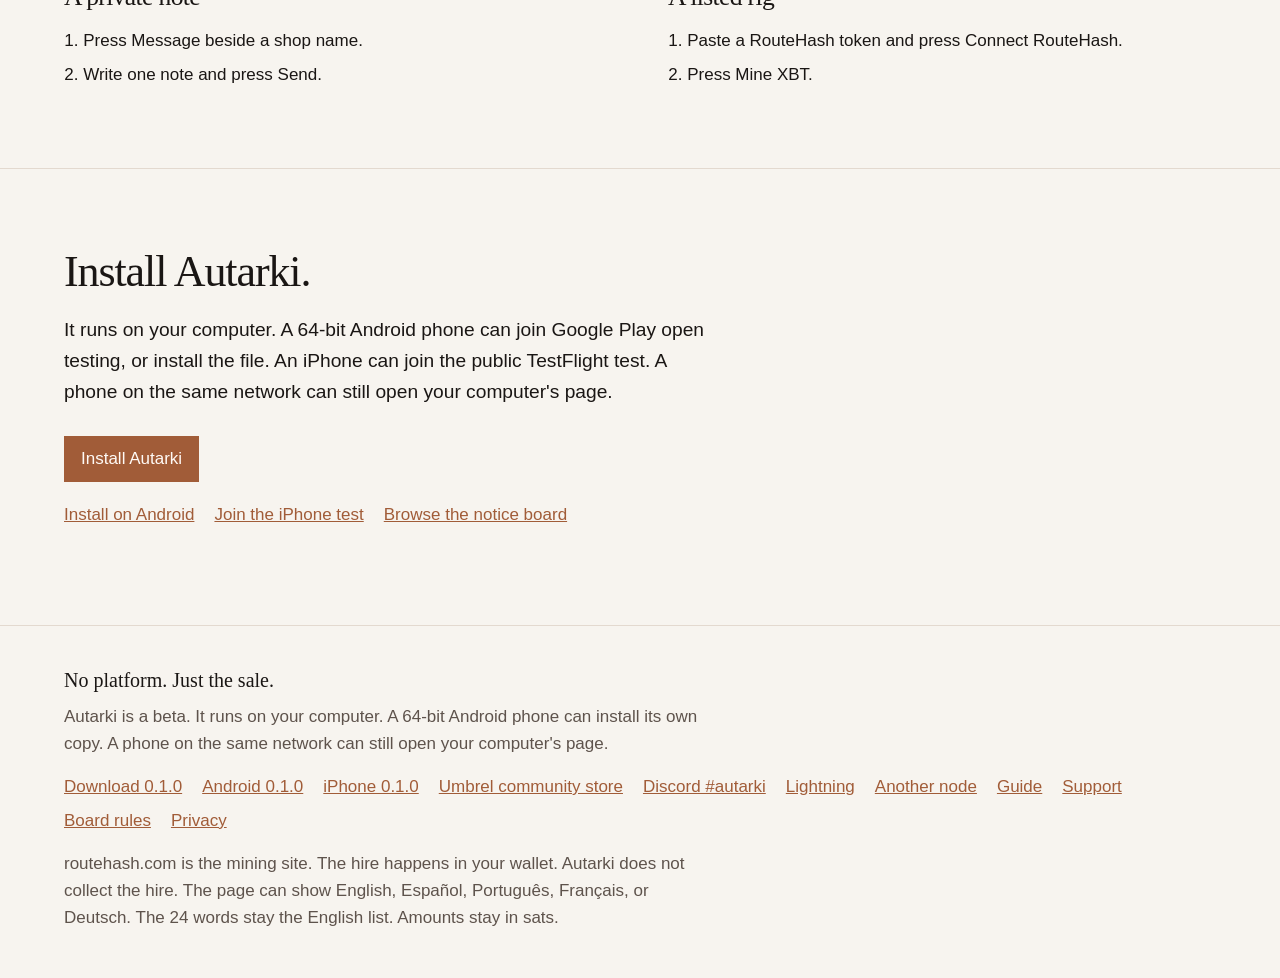
==== commit b51ddcdf: "Explain Lightning channels, the reserve, and a held shipment." ====
--- a/site/index.html
+++ b/site/index.html
@@ -257,6 +257,7 @@
         <li><a href="/install#iphone">iPhone 0.1.0</a></li>
         <li><a href="https://github.com/RouteHash-com/umbrel-store">Umbrel community store</a></li>
         <li><a href="https://discord.gg/VBxvzQXvt">Discord #autarki</a></li>
+        <li><a href="/lightning">Lightning</a></li>
         <li><a href="/channel">Another node</a></li>
         <li><a href="/guide">Guide</a></li>
         <li><a href="/support">Support</a></li>
--- a/site/css/site.css
+++ b/site/css/site.css
@@ -858,6 +858,13 @@
   min-width: 36rem;
 }
 
+table caption {
+  caption-side: bottom;
+  padding: 0.75rem 0.9rem;
+  text-align: left;
+  color: var(--muted);
+}
+
 th,
 td {
   text-align: left;
@@ -1550,6 +1557,12 @@
     min-width: 0;
   }
 
+  table.sale-fees caption {
+    display: block;
+    width: auto;
+    max-width: 100%;
+  }
+
   table.sale-fees thead {
     position: absolute;
     width: 1px;
@@ -1859,3 +1872,77 @@
   gap: 0.5rem;
   margin-top: 0.75rem;
 }
+
+.num {
+  font-family: ui-monospace, "Cascadia Mono", "Segoe UI Mono", Consolas, monospace;
+  font-variant-numeric: tabular-nums;
+  font-size: 0.92em;
+}
+
+.switch {
+  display: flex;
+  flex-wrap: wrap;
+  gap: 0.4rem;
+  margin: 1.15rem 0 0;
+}
+
+.switch button {
+  font: inherit;
+  min-height: 2.75rem;
+  padding: 0.4rem 0.9rem;
+  border: 1px solid var(--line);
+  background: transparent;
+  color: var(--ink);
+  cursor: pointer;
+}
+
+.switch button[aria-selected="true"] {
+  background: var(--ink);
+  color: var(--bg);
+  border-color: var(--ink);
+}
+
+.lightning-panel {
+  margin-top: 1.25rem;
+}
+
+.lightning-panel[hidden] {
+  display: none;
+}
+
+.hold-path {
+  list-style: none;
+  margin: 1.25rem 0 0;
+  padding: 0;
+  display: grid;
+  gap: 0.75rem;
+}
+
+.hold-path > li {
+  border: 1px solid var(--line);
+  border-left: 2px solid var(--accent);
+  background: var(--bg-raised);
+  padding: 1rem 1.1rem 1.1rem;
+}
+
+.hold-path h3 {
+  font-size: 1.25rem;
+  margin: 0 0 0.35rem;
+}
+
+details.rule {
+  border: 1px solid var(--line);
+  background: var(--bg-raised);
+  padding: 0.9rem 1rem 1rem;
+  margin-top: 0.75rem;
+}
+
+details.rule summary {
+  cursor: pointer;
+  font-weight: 600;
+}
+
+details.rule p,
+details.rule ul {
+  margin-top: 0.75rem;
+}
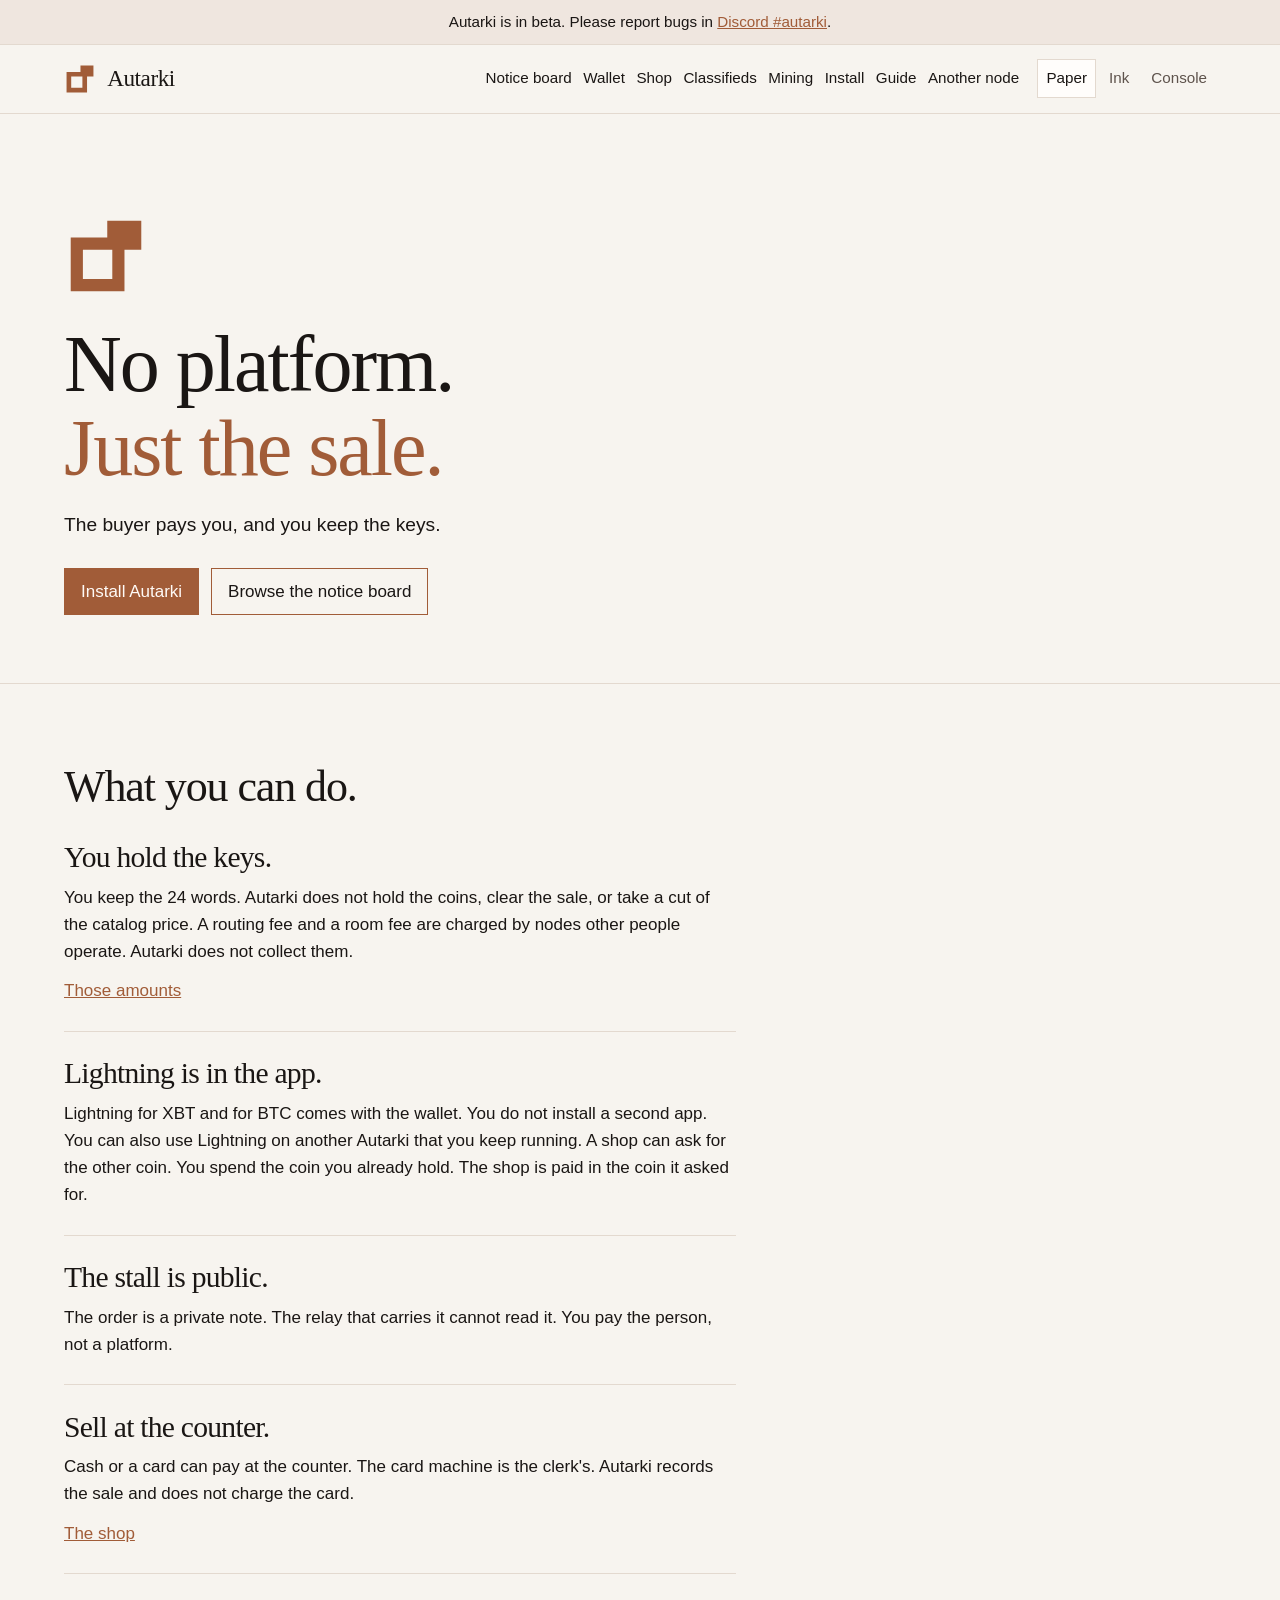
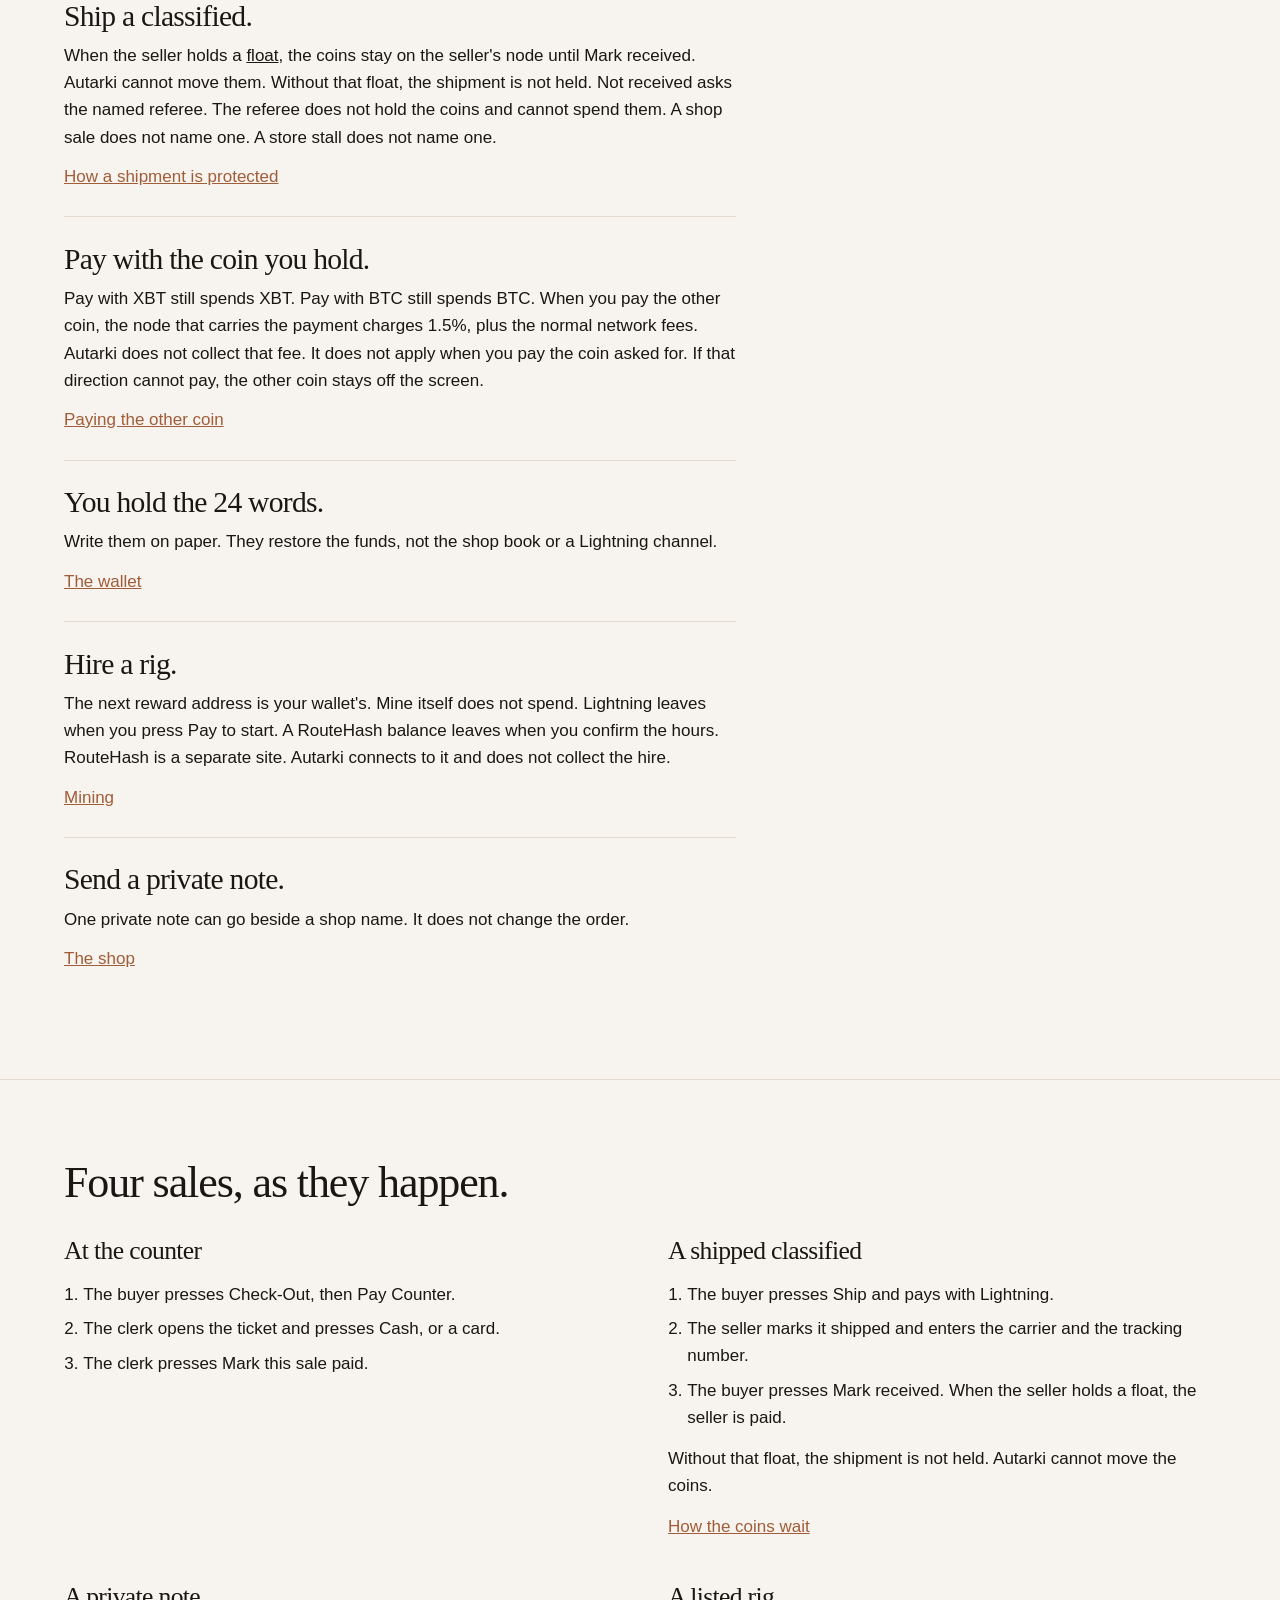
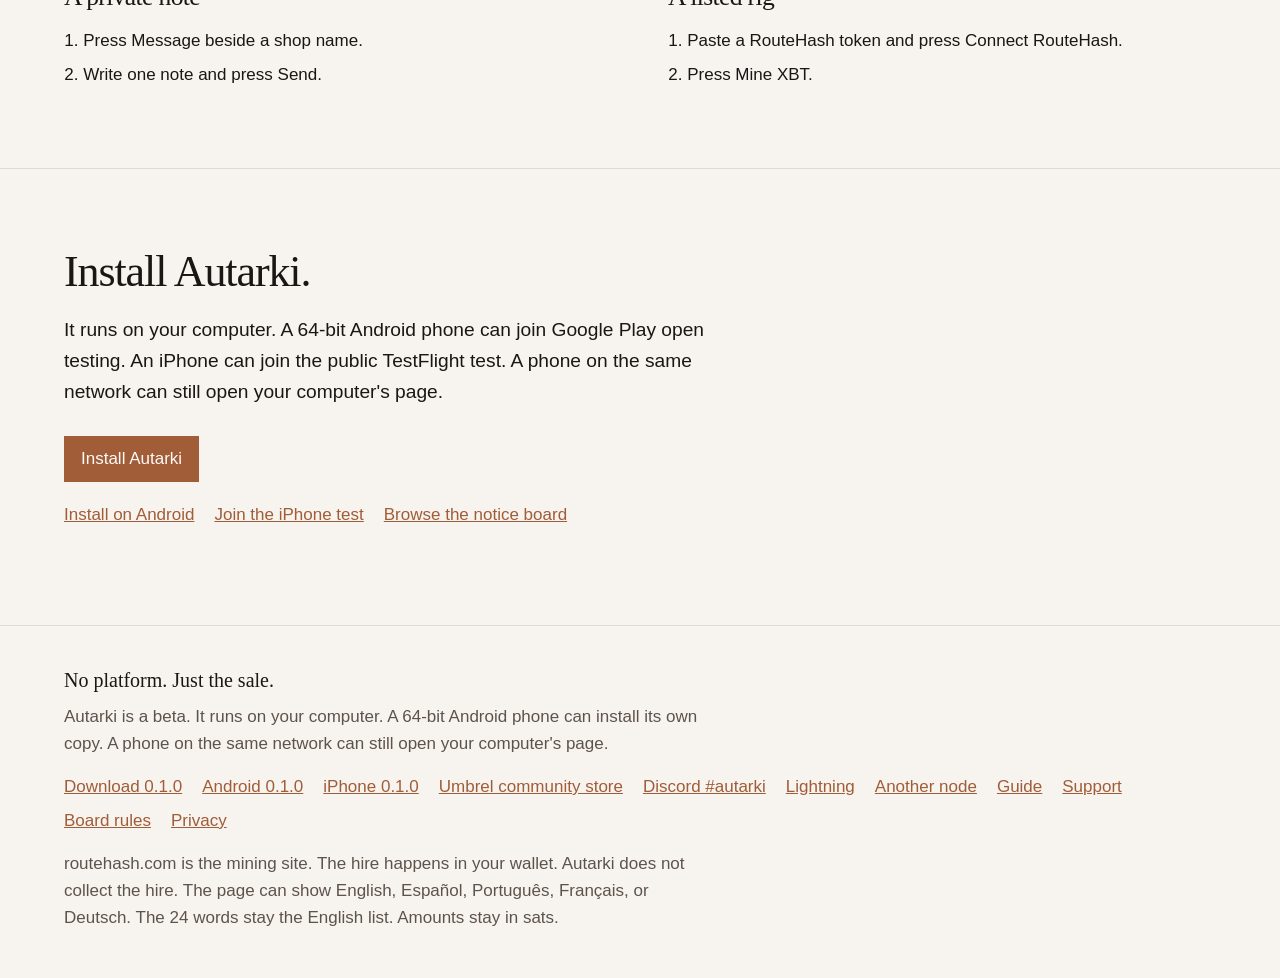
==== commit 4be13df6: "Offer Android only through Google Play open testing." ====
--- a/site/index.html
+++ b/site/index.html
@@ -234,7 +234,7 @@
     <section class="band home-install">
       <div class="wrap">
         <h2>Install Autarki.</h2>
-        <p class="lede">It runs on your computer. A 64-bit Android phone can join Google Play open testing, or install the file. An iPhone can join the public TestFlight test. A phone on the same network can still open your computer's page.</p>
+        <p class="lede">It runs on your computer. A 64-bit Android phone can join Google Play open testing. An iPhone can join the public TestFlight test. A phone on the same network can still open your computer's page.</p>
         <div class="actions">
           <a class="button" href="/install">Install Autarki</a>
         </div>
